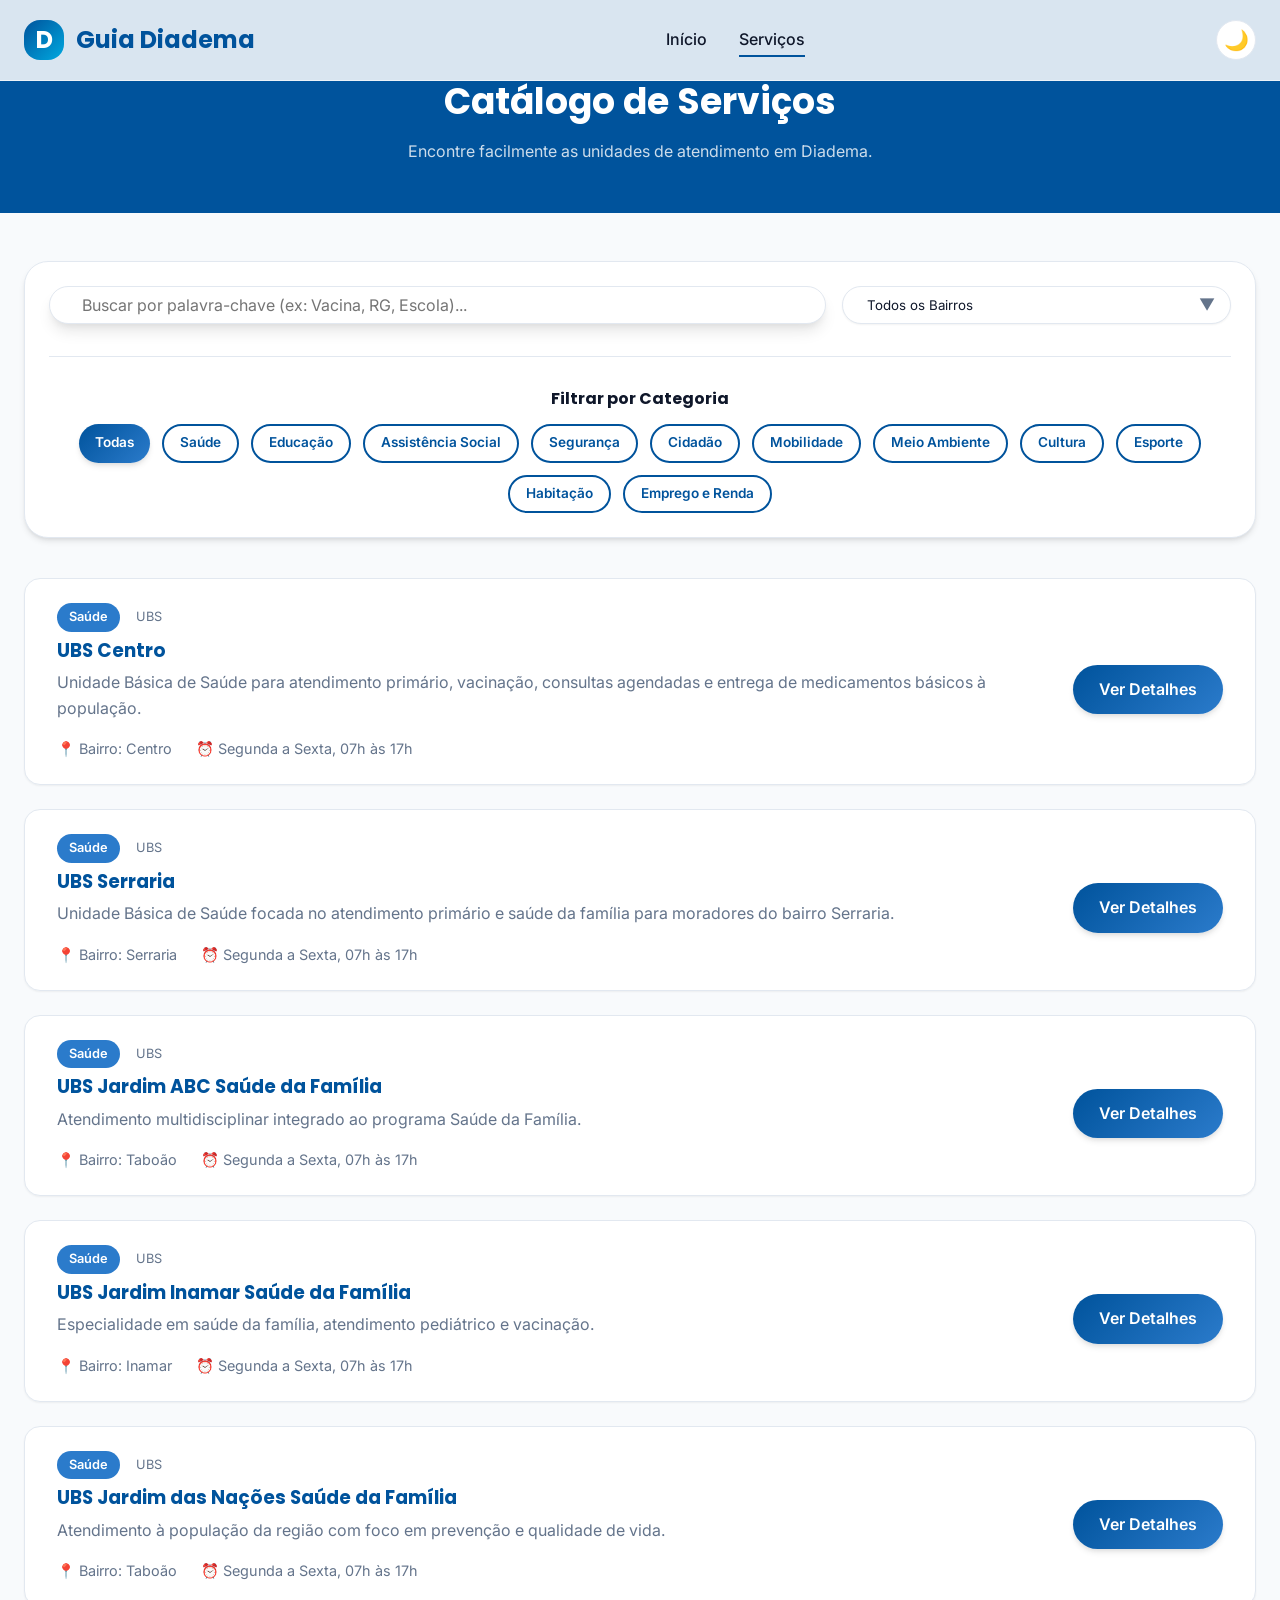
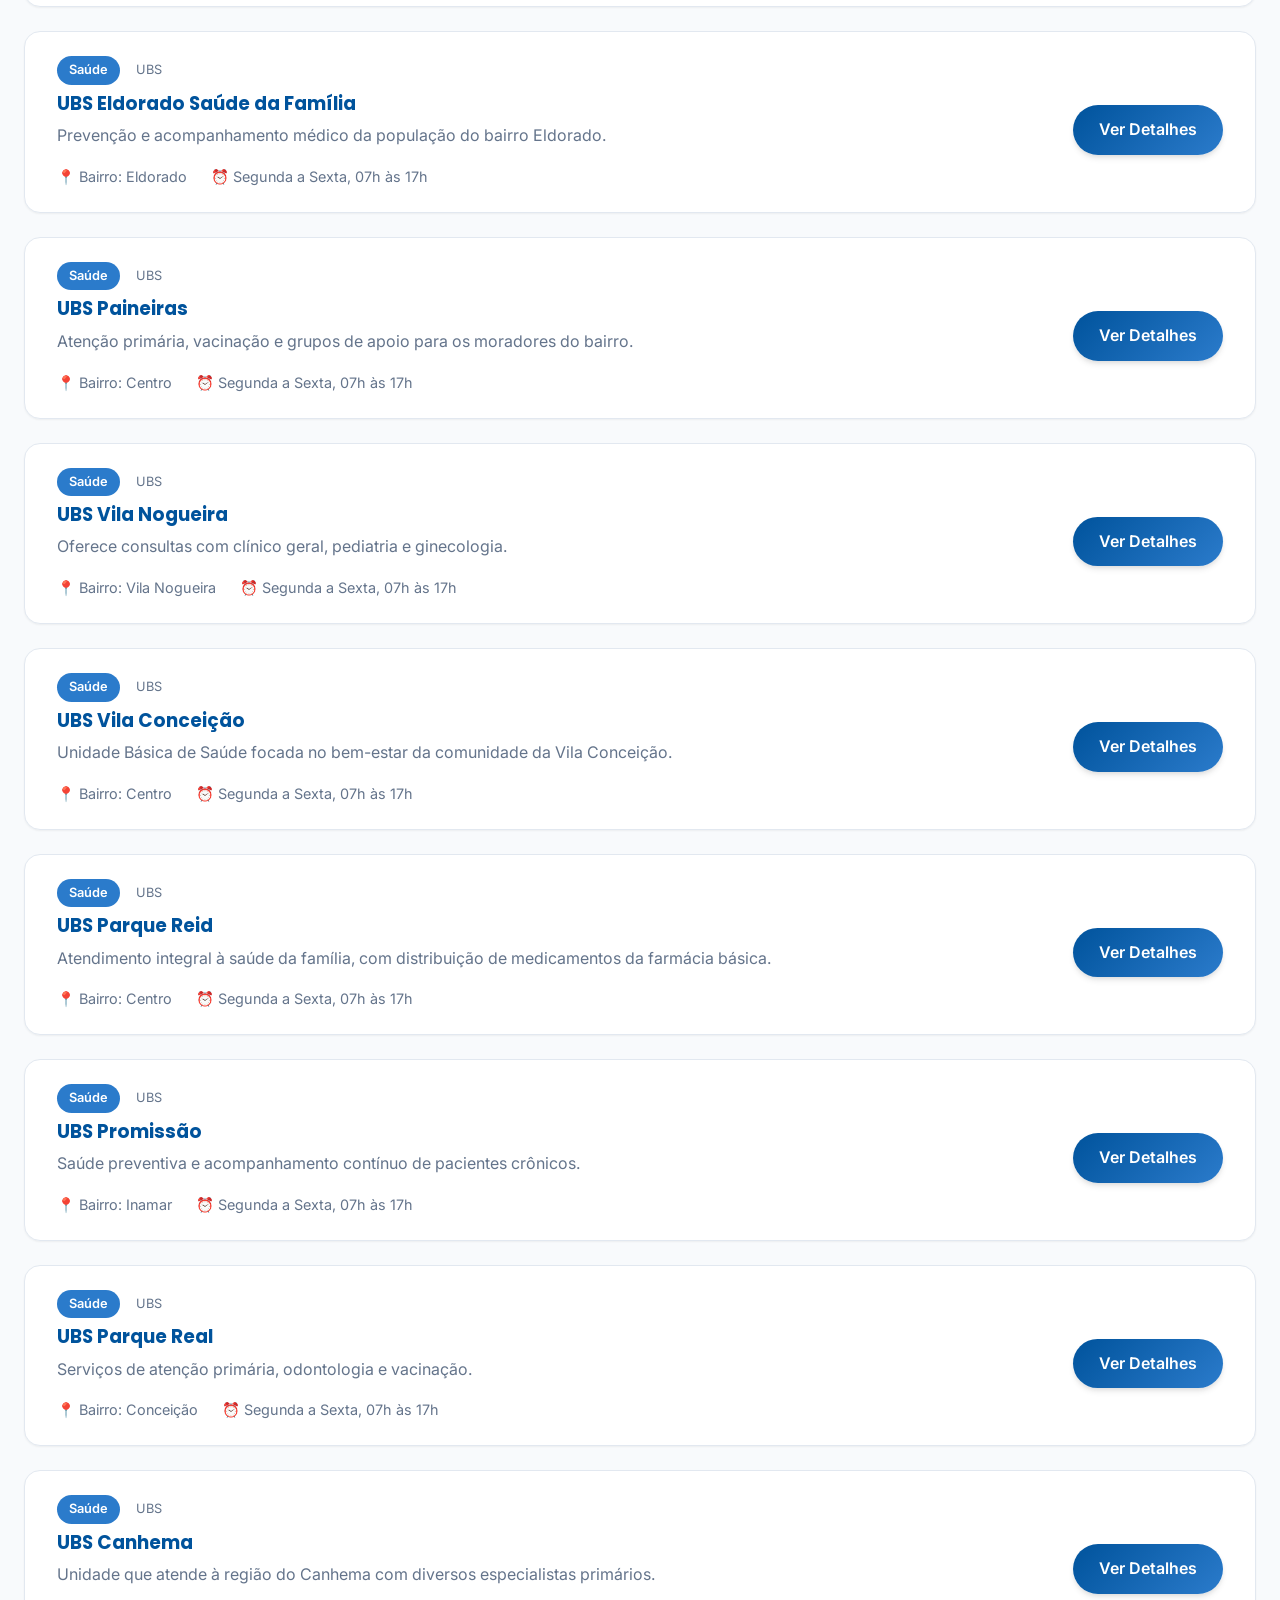
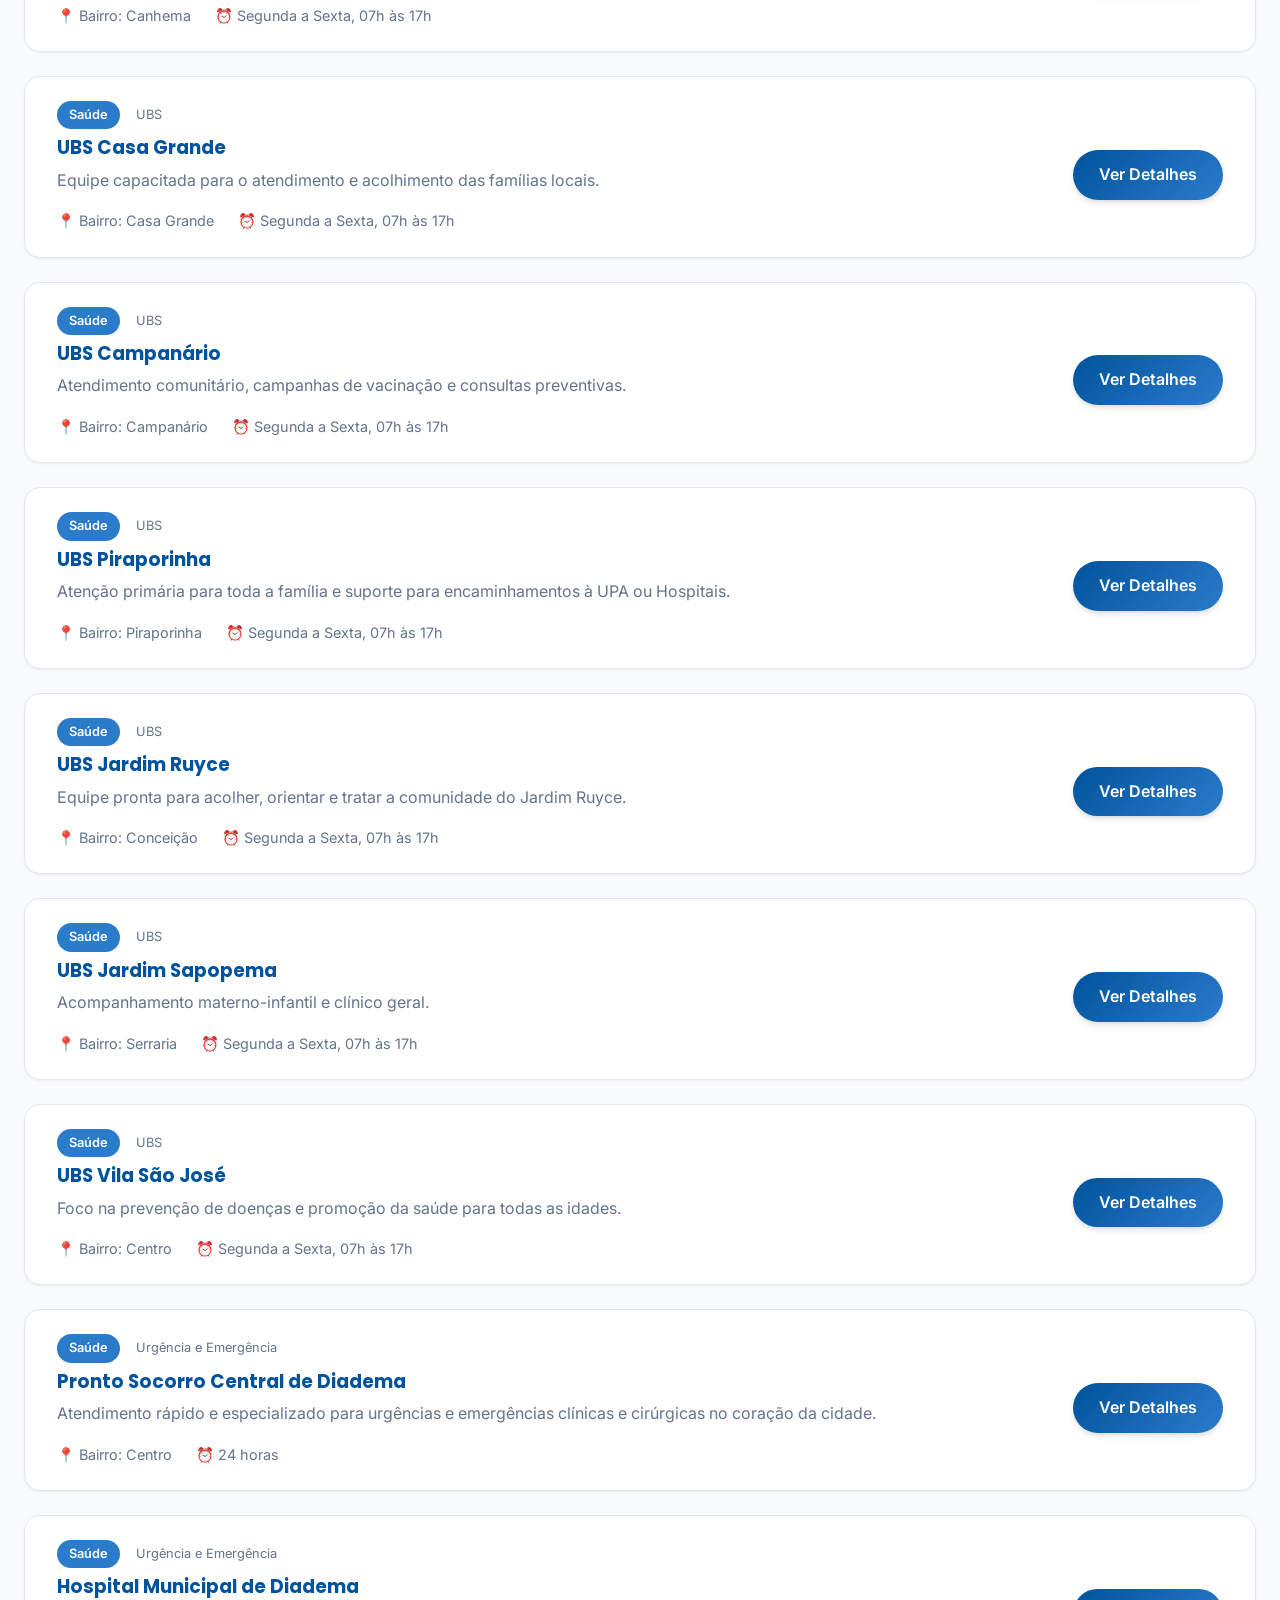
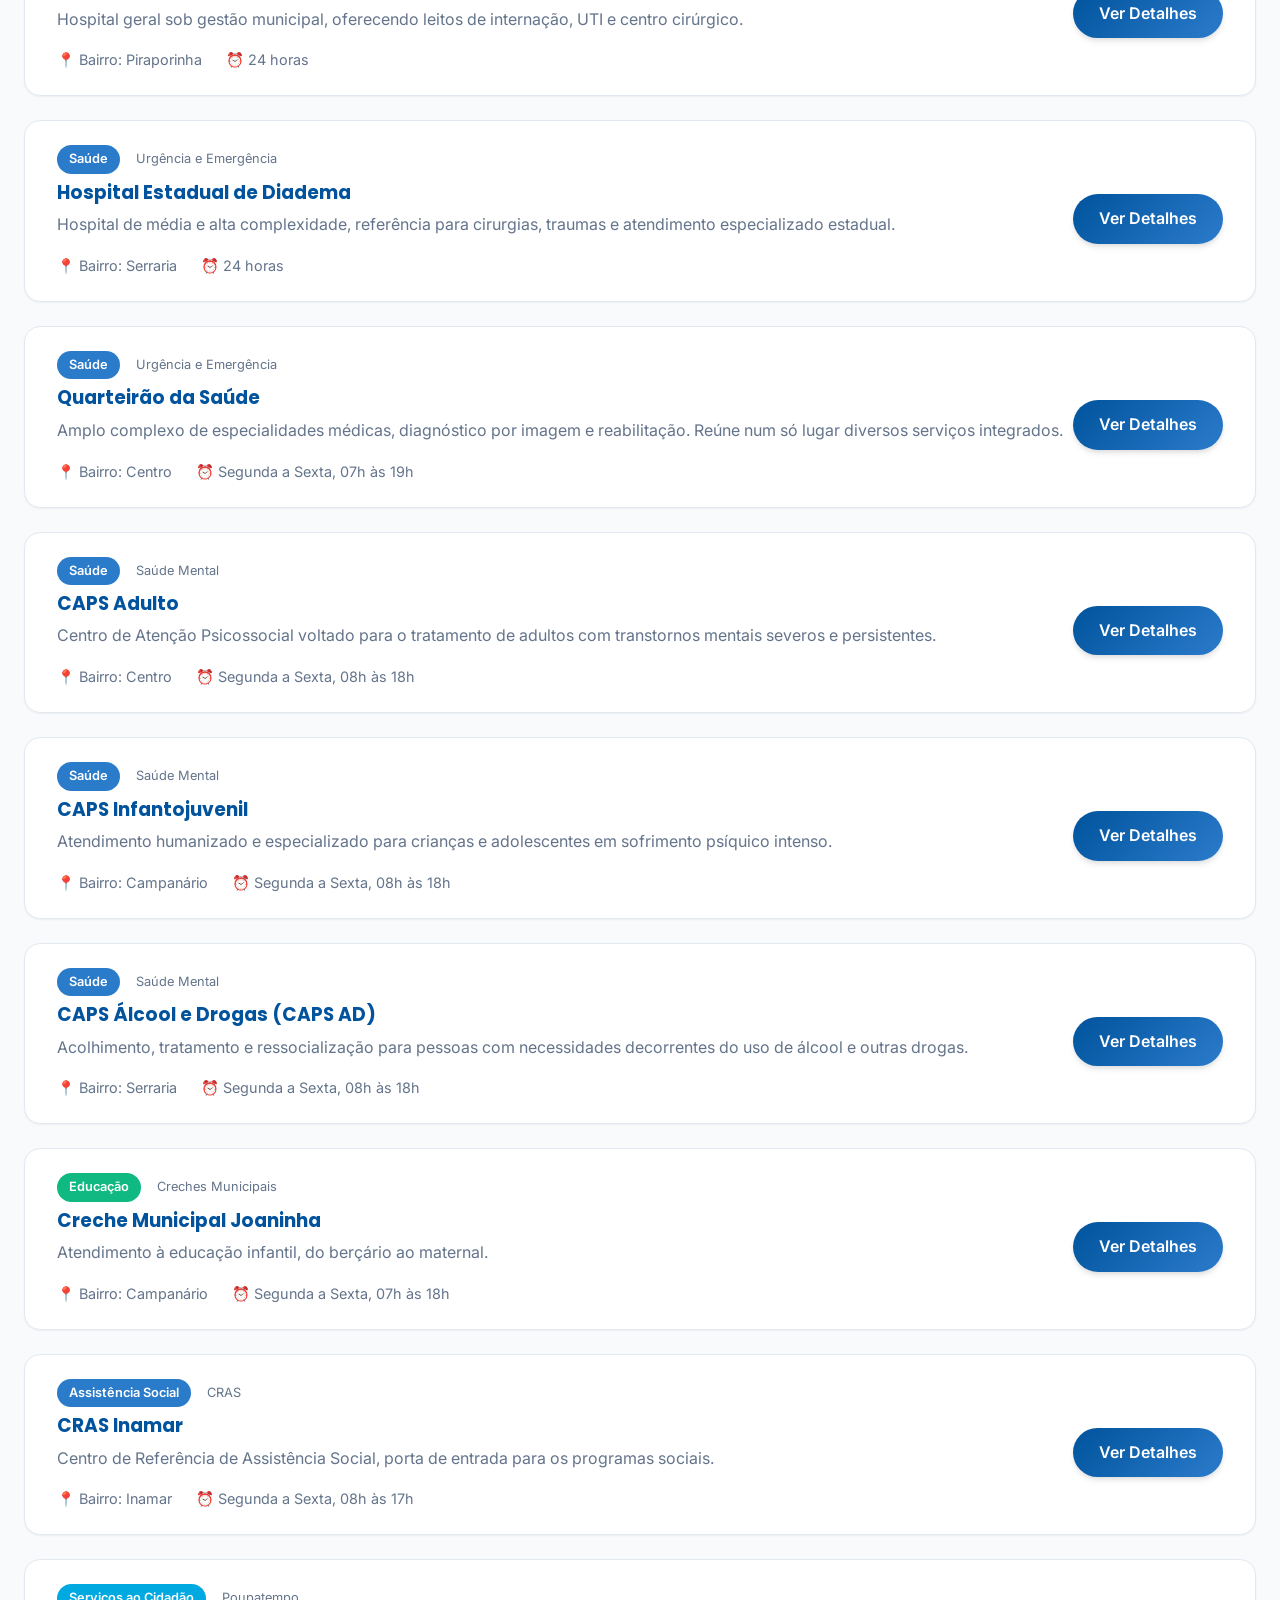
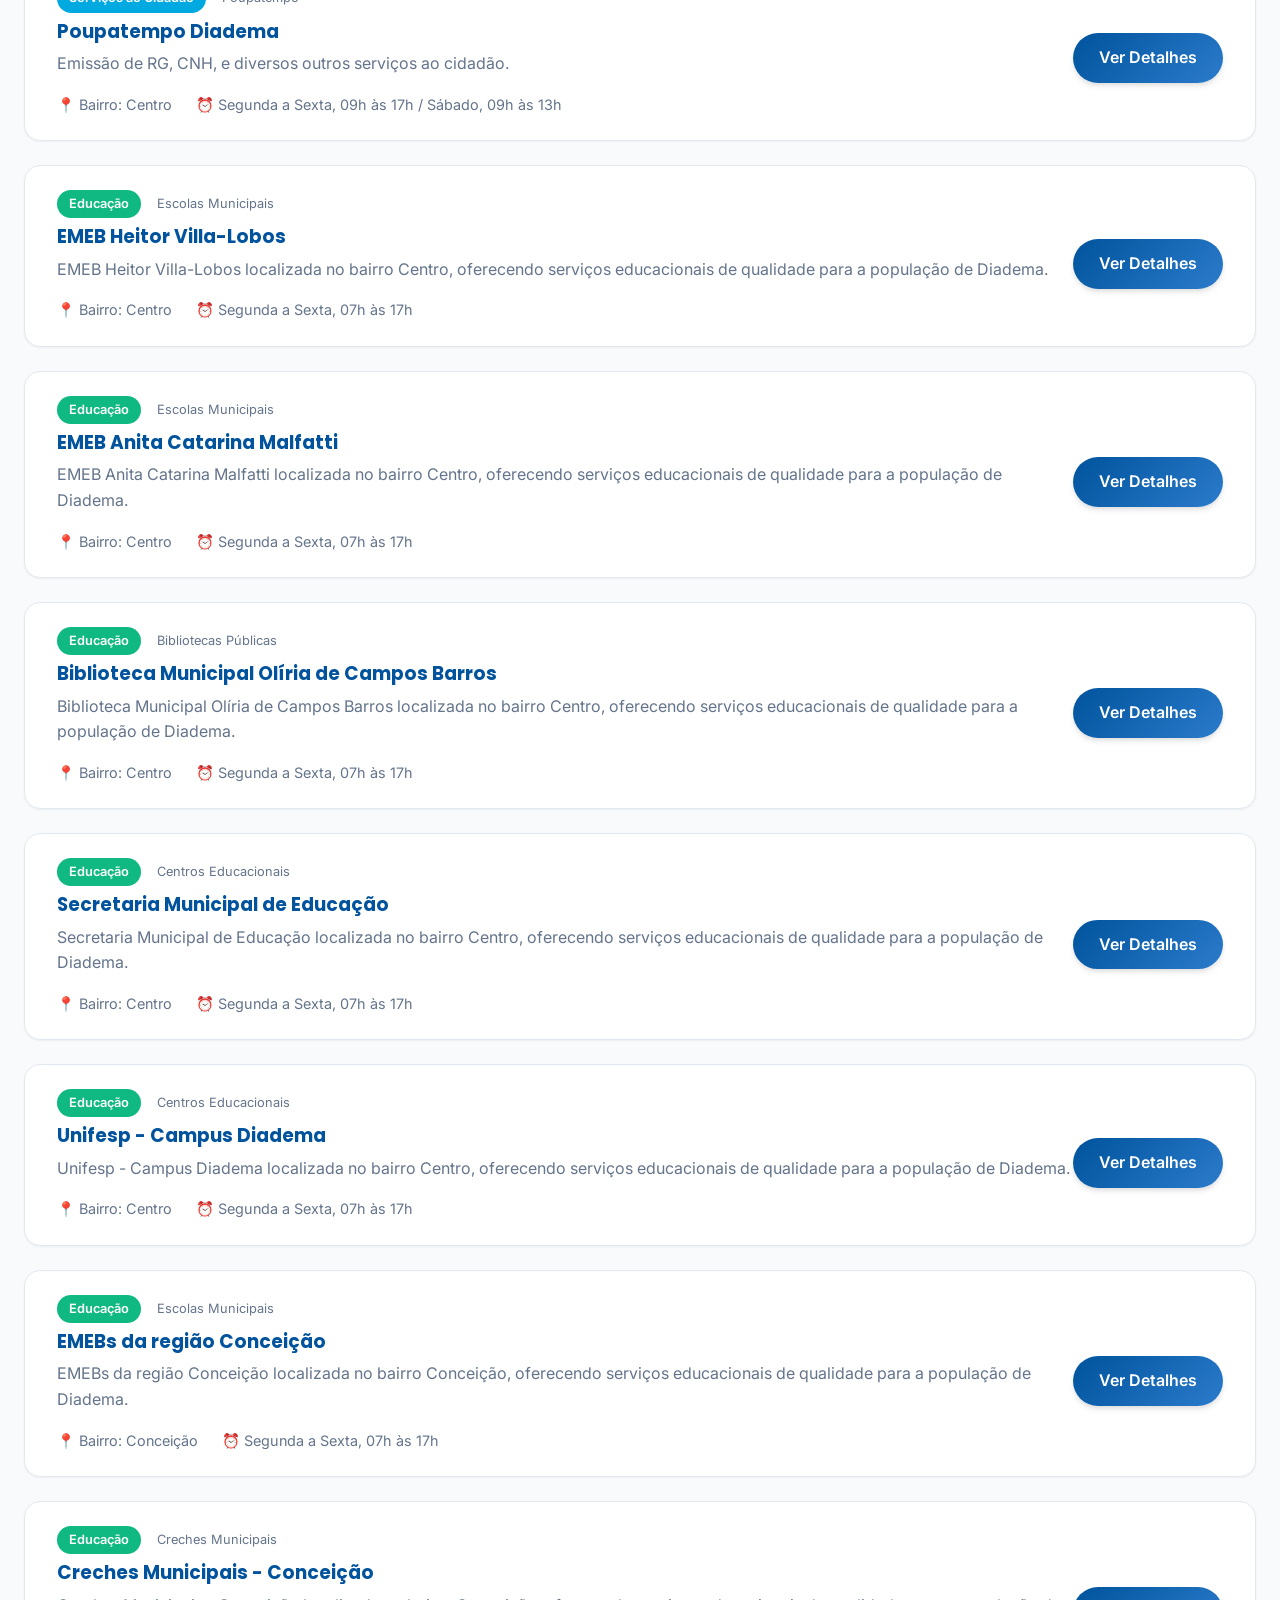
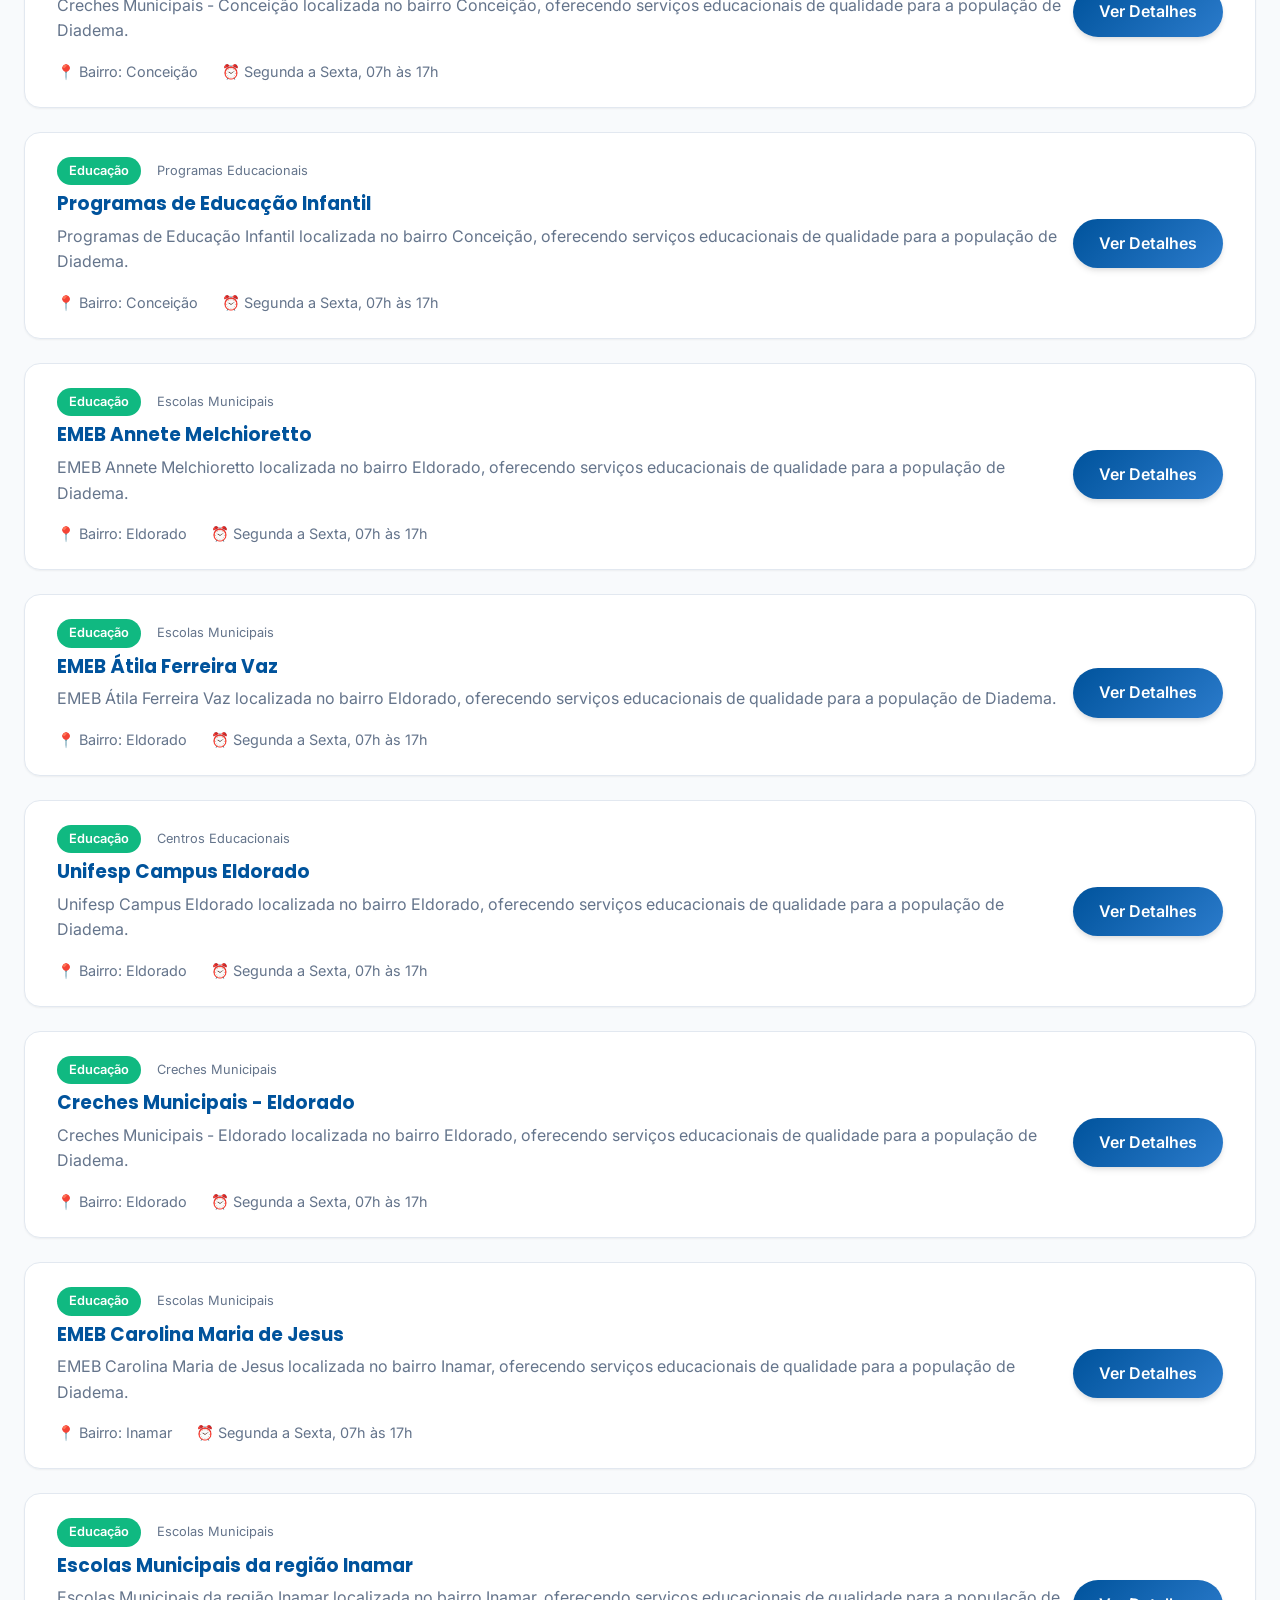
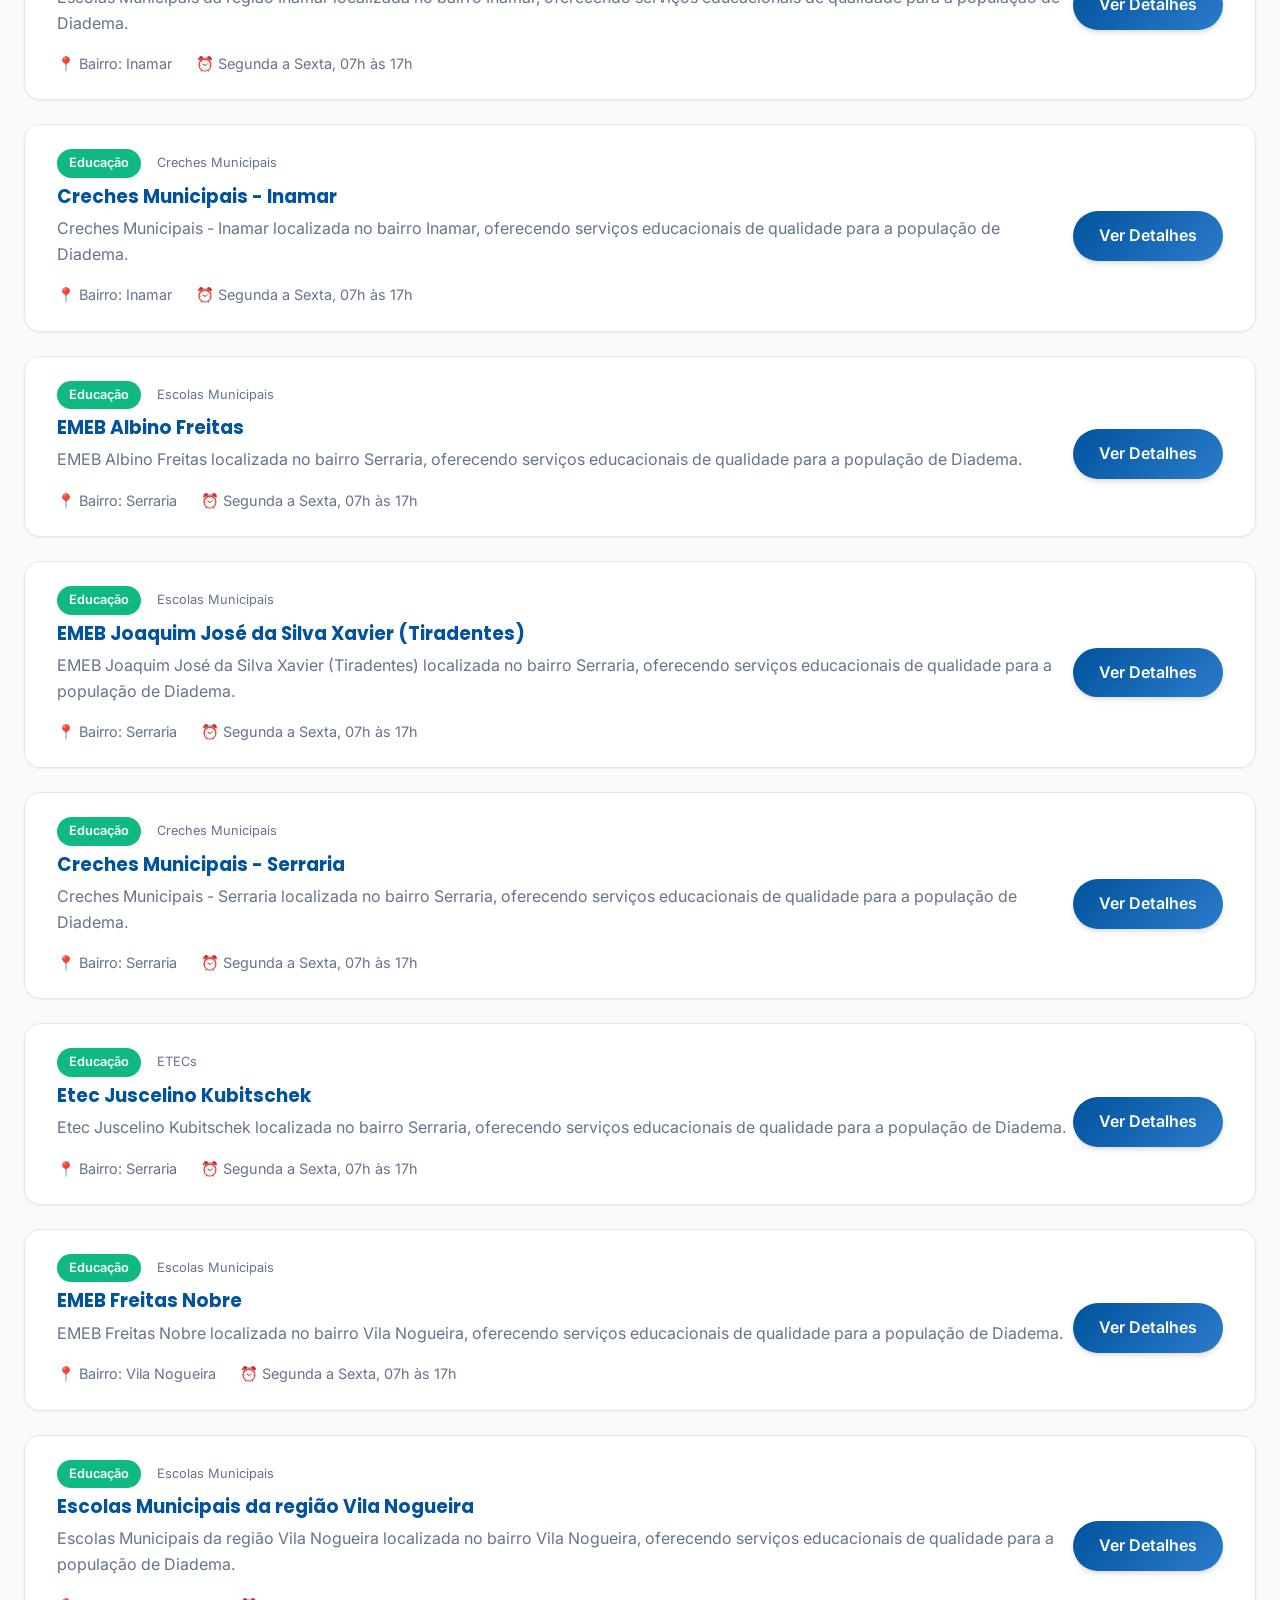
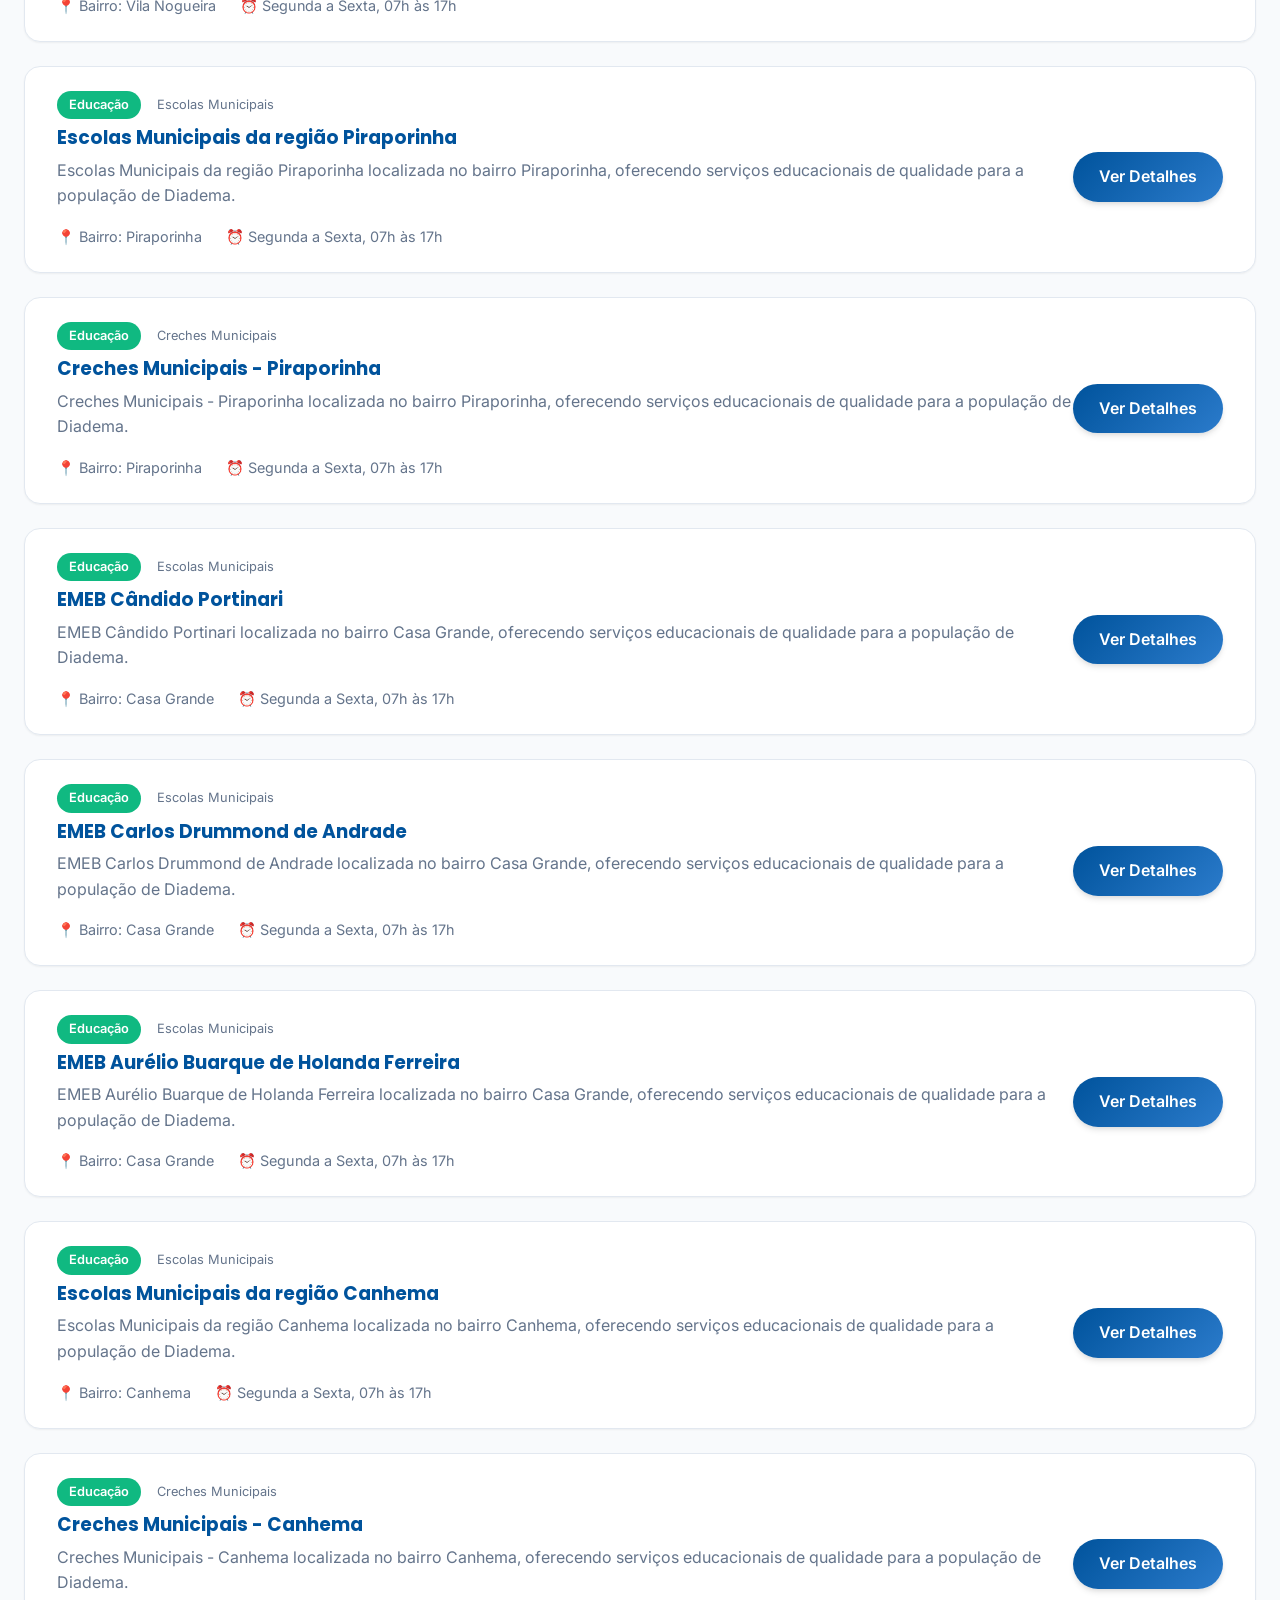
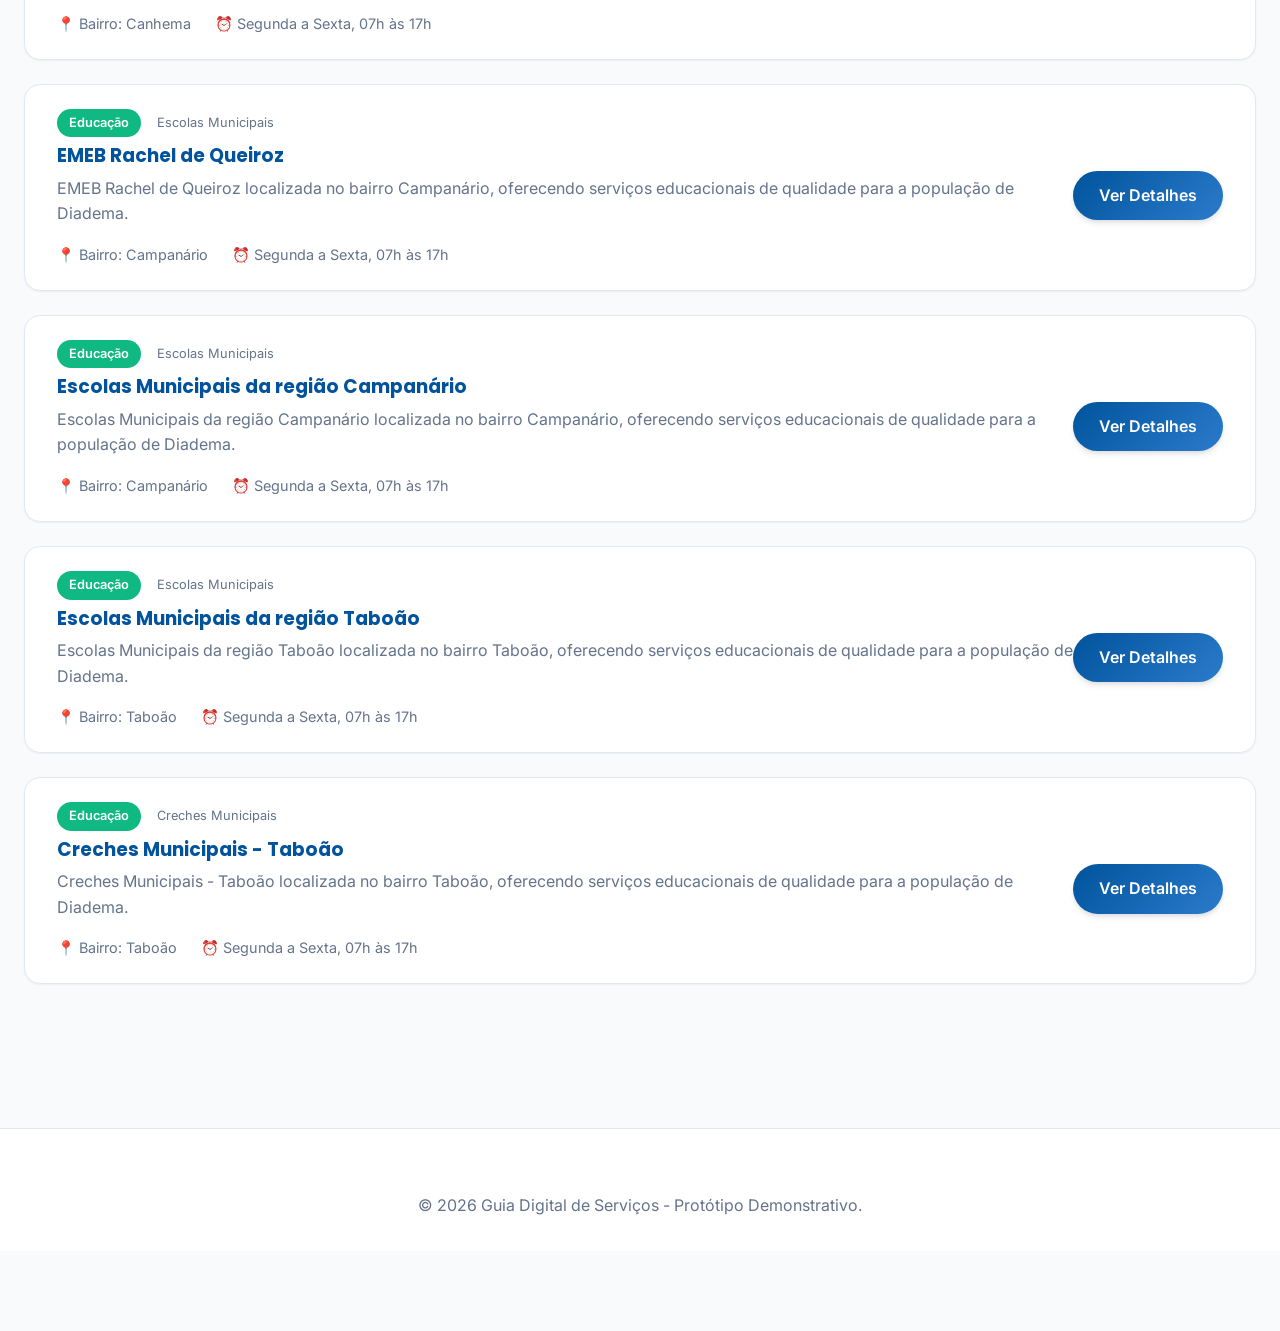
==== categorias.html @ 449bf4eb "feat: commit inicial" ====
<!DOCTYPE html>
<html lang="pt-BR">
<head>
    <meta charset="UTF-8">
    <meta name="viewport" content="width=device-width, initial-scale=1.0">
    <title>Serviços - Guia Diadema</title>
    <link rel="stylesheet" href="assets/css/styles.css">
</head>
<body>

    <!-- Header -->
    <header class="header">
        <div class="container nav-container">
            <a href="index.html" class="logo">
                <div class="logo-icon">D</div>
                Guia Diadema
            </a>
            
            <nav class="nav-links" id="nav-links">
                <a href="index.html" class="nav-link">Início</a>
                <a href="categorias.html" class="nav-link active">Serviços</a>
            </nav>

            <div class="nav-actions">
                <button class="theme-toggle" id="theme-toggle" aria-label="Alternar Tema">🌙</button>
                <button class="mobile-menu-btn" id="mobile-menu-btn" aria-label="Menu">☰</button>
            </div>
        </div>
    </header>

    <!-- Page Header -->
    <section class="details-header" style="padding: 10rem 0 3rem;">
        <div class="container text-center animate-fade-in">
            <h1 class="title-md">Catálogo de Serviços</h1>
            <p class="text-muted" style="color: rgba(255,255,255,0.8);">Encontre facilmente as unidades de atendimento em Diadema.</p>
        </div>
    </section>

    <!-- Content -->
    <section class="section">
        <div class="container" style="display: flex; flex-direction: column; gap: 2.5rem; margin-top: -2rem;">
            
            <!-- Global Search & Filters -->
            <div class="animate-fade-in delay-100">
                <div class="info-card" style="padding: 1.5rem; display: flex; flex-direction: column; gap: 1.5rem;">
                    
                    <!-- Search & Bairro -->
                    <div style="display: grid; grid-template-columns: 2fr 1fr; gap: 1rem;">
                        <div class="search-wrapper" style="margin: 0; max-width: 100%;">
                            <input type="text" id="global-search" class="search-input" placeholder="Buscar por palavra-chave (ex: Vacina, RG, Escola)...">
                        </div>
                        <div style="position: relative;">
                            <select id="bairro-filter" style="width: 100%; height: 100%; border-radius: var(--radius-full); border: 1px solid var(--border); padding: 0 1.5rem; background: var(--surface); color: var(--text-main); font-family: var(--font-text); outline: none; appearance: none; box-shadow: var(--shadow-sm);">
                                <option value="todos">Todos os Bairros</option>
                                <option value="Centro">Centro</option>
                                <option value="Conceição">Conceição</option>
                                <option value="Eldorado">Eldorado</option>
                                <option value="Inamar">Inamar</option>
                                <option value="Serraria">Serraria</option>
                                <option value="Vila Nogueira">Vila Nogueira</option>
                                <option value="Piraporinha">Piraporinha</option>
                                <option value="Casa Grande">Casa Grande</option>
                                <option value="Canhema">Canhema</option>
                                <option value="Campanário">Campanário</option>
                                <option value="Taboão">Taboão</option>
                            </select>
                            <span style="position: absolute; right: 1rem; top: 50%; transform: translateY(-50%); pointer-events: none; color: var(--text-muted);">▼</span>
                        </div>
                    </div>

                    <hr style="border: none; border-top: 1px solid var(--border); margin: 0.5rem 0;">

                    <!-- Categories -->
                    <div>
                        <h3 class="font-bold text-center" style="margin-bottom: 1rem; font-size: 1rem;">Filtrar por Categoria</h3>
                        <div class="filter-group" style="display: flex; flex-wrap: wrap; gap: 0.75rem; justify-content: center;">
                            <a href="#" class="btn btn-primary filter-btn" data-filter="todas" style="padding: 0.4rem 1rem; font-size: 0.85rem;">Todas</a>
                            <a href="#" class="btn btn-outline filter-btn" data-filter="saude" style="padding: 0.4rem 1rem; font-size: 0.85rem;">Saúde</a>
                            <a href="#" class="btn btn-outline filter-btn" data-filter="educacao" style="padding: 0.4rem 1rem; font-size: 0.85rem;">Educação</a>
                            <a href="#" class="btn btn-outline filter-btn" data-filter="assistencia" style="padding: 0.4rem 1rem; font-size: 0.85rem;">Assistência Social</a>
                            <a href="#" class="btn btn-outline filter-btn" data-filter="seguranca" style="padding: 0.4rem 1rem; font-size: 0.85rem;">Segurança</a>
                            <a href="#" class="btn btn-outline filter-btn" data-filter="cidadao" style="padding: 0.4rem 1rem; font-size: 0.85rem;">Cidadão</a>
                            <a href="#" class="btn btn-outline filter-btn" data-filter="mobilidade" style="padding: 0.4rem 1rem; font-size: 0.85rem;">Mobilidade</a>
                            <a href="#" class="btn btn-outline filter-btn" data-filter="meioambiente" style="padding: 0.4rem 1rem; font-size: 0.85rem;">Meio Ambiente</a>
                            <a href="#" class="btn btn-outline filter-btn" data-filter="cultura" style="padding: 0.4rem 1rem; font-size: 0.85rem;">Cultura</a>
                            <a href="#" class="btn btn-outline filter-btn" data-filter="esporte" style="padding: 0.4rem 1rem; font-size: 0.85rem;">Esporte</a>
                            <a href="#" class="btn btn-outline filter-btn" data-filter="habitacao" style="padding: 0.4rem 1rem; font-size: 0.85rem;">Habitação</a>
                            <a href="#" class="btn btn-outline filter-btn" data-filter="emprego" style="padding: 0.4rem 1rem; font-size: 0.85rem;">Emprego e Renda</a>
                        </div>
                    </div>
                </div>
            </div>

            <!-- Main List (Populated via JS) -->
            <main id="services-container" class="service-list animate-fade-in delay-200">
                <!-- Javascript will inject cards here -->
                <div style="text-align: center; padding: 3rem; color: var(--text-muted);">
                    Carregando serviços...
                </div>
            </main>
        </div>
    </section>

    <!-- Footer -->
    <footer class="footer">
        <div class="container">
            <div class="footer-bottom" style="border-top: none; padding-top: 0;">
                <p>&copy; 2026 Guia Digital de Serviços - Protótipo Demonstrativo.</p>
            </div>
        </div>
    </footer>

    <script src="assets/js/main.js"></script>
</body>
</html>
---- assets/css/styles.css ----
@import url('https://fonts.googleapis.com/css2?family=Inter:wght@300;400;500;600&family=Montserrat:wght@500;600;700&family=Poppins:wght@500;600;700;800&display=swap');

:root {
  /* Diadema Colors - Light Theme */
  --primary: #00539C;
  --primary-light: #2B7BCB;
  --primary-dark: #003F7A;
  --secondary: #00A9E0;
  
  /* Neutrals */
  --background: #F8FAFC;
  --surface: #FFFFFF;
  --text-main: #0F172A;
  --text-muted: #64748B;
  --border: #E2E8F0;
  
  /* Effects */
  --glass-bg: rgba(255, 255, 255, 0.85);
  --glass-border: rgba(255, 255, 255, 0.5);
  --shadow-sm: 0 1px 2px 0 rgba(0, 0, 0, 0.05);
  --shadow-md: 0 4px 6px -1px rgba(0, 0, 0, 0.1), 0 2px 4px -1px rgba(0, 0, 0, 0.06);
  --shadow-lg: 0 10px 15px -3px rgba(0, 0, 0, 0.1), 0 4px 6px -2px rgba(0, 0, 0, 0.05);
  --shadow-hover: 0 20px 25px -5px rgba(0, 0, 0, 0.1), 0 10px 10px -5px rgba(0, 0, 0, 0.04);
  
  /* Fonts */
  --font-title: 'Poppins', sans-serif;
  --font-subtitle: 'Montserrat', sans-serif;
  --font-text: 'Inter', sans-serif;
  
  --radius-sm: 0.5rem;
  --radius-md: 1rem;
  --radius-lg: 1.5rem;
  --radius-full: 9999px;
  
  --transition: all 0.3s cubic-bezier(0.4, 0, 0.2, 1);
}

[data-theme="dark"] {
  --primary: #3B82F6;
  --primary-light: #60A5FA;
  --primary-dark: #2563EB;
  --secondary: #38BDF8;
  
  --background: #0F172A;
  --surface: #1E293B;
  --text-main: #F8FAFC;
  --text-muted: #94A3B8;
  --border: #334155;
  
  --glass-bg: rgba(30, 41, 59, 0.85);
  --glass-border: rgba(255, 255, 255, 0.1);
  --shadow-hover: 0 20px 25px -5px rgba(0, 0, 0, 0.5);
}

/* Reset */
* {
  margin: 0;
  padding: 0;
  box-sizing: border-box;
}

html {
  scroll-behavior: smooth;
}

body {
  font-family: var(--font-text);
  background-color: var(--background);
  color: var(--text-main);
  line-height: 1.6;
  transition: background-color 0.3s ease, color 0.3s ease;
  overflow-x: hidden;
}

h1, h2, h3 {
  font-family: var(--font-title);
  color: var(--text-main);
  line-height: 1.2;
}

h4, h5, h6 {
  font-family: var(--font-subtitle);
}

a {
  text-decoration: none;
  color: inherit;
  transition: var(--transition);
}

ul {
  list-style: none;
}

button {
  cursor: pointer;
  border: none;
  background: none;
  font-family: var(--font-subtitle);
}

/* Layout Utilities */
.container {
  max-width: 1280px;
  margin: 0 auto;
  padding: 0 1.5rem;
}

.section {
  padding: 5rem 0;
}

/* Typography Utilities */
.text-primary { color: var(--primary); }
.text-secondary { color: var(--secondary); }
.text-muted { color: var(--text-muted); }
.text-center { text-align: center; }
.font-bold { font-weight: 700; }
.font-semibold { font-weight: 600; }
.title-lg { font-size: 3rem; margin-bottom: 1rem; }
.title-md { font-size: 2.25rem; margin-bottom: 1rem; }
.title-sm { font-size: 1.5rem; margin-bottom: 0.5rem; }

/* Header & Glassmorphism */
.header {
  position: fixed;
  top: 0;
  left: 0;
  width: 100%;
  z-index: 1000;
  background: var(--glass-bg);
  backdrop-filter: blur(12px);
  -webkit-backdrop-filter: blur(12px);
  border-bottom: 1px solid var(--glass-border);
  transition: var(--transition);
}

.nav-container {
  display: flex;
  align-items: center;
  justify-content: space-between;
  height: 80px;
}

.logo {
  display: flex;
  align-items: center;
  gap: 0.75rem;
  font-family: var(--font-title);
  font-size: 1.5rem;
  font-weight: 700;
  color: var(--primary);
}

.logo-icon {
  width: 40px;
  height: 40px;
  background: linear-gradient(135deg, var(--primary), var(--secondary));
  border-radius: var(--radius-md);
  display: flex;
  align-items: center;
  justify-content: center;
  color: white;
  font-size: 1.5rem;
}

.nav-links {
  display: flex;
  gap: 2rem;
  align-items: center;
}

.nav-link {
  font-weight: 500;
  position: relative;
}

.nav-link::after {
  content: '';
  position: absolute;
  bottom: -4px;
  left: 0;
  width: 0;
  height: 2px;
  background-color: var(--primary);
  transition: var(--transition);
}

.nav-link:hover::after,
.nav-link.active::after {
  width: 100%;
}

.nav-actions {
  display: flex;
  align-items: center;
  gap: 1rem;
}

.theme-toggle {
  width: 40px;
  height: 40px;
  border-radius: var(--radius-full);
  display: flex;
  align-items: center;
  justify-content: center;
  background: var(--surface);
  color: var(--text-main);
  border: 1px solid var(--border);
  transition: var(--transition);
  font-size: 1.25rem;
}

.theme-toggle:hover {
  background: var(--border);
}

/* Buttons */
.btn {
  display: inline-flex;
  align-items: center;
  justify-content: center;
  gap: 0.5rem;
  padding: 0.75rem 1.5rem;
  border-radius: var(--radius-full);
  font-weight: 600;
  transition: var(--transition);
}

.btn-primary {
  background: linear-gradient(135deg, var(--primary), var(--primary-light));
  color: white;
  box-shadow: var(--shadow-md);
}

.btn-primary:hover {
  transform: translateY(-2px);
  box-shadow: var(--shadow-lg);
  background: linear-gradient(135deg, var(--primary-light), var(--primary));
}

.btn-outline {
  border: 2px solid var(--primary);
  color: var(--primary);
  background: transparent;
}

.btn-outline:hover {
  background: var(--primary);
  color: white;
}

/* Mobile Menu */
.mobile-menu-btn {
  display: none;
  font-size: 1.5rem;
  color: var(--text-main);
}

/* Hero Section */
.hero {
  padding: 10rem 0 6rem;
  min-height: 80vh;
  display: flex;
  align-items: center;
  position: relative;
  overflow: hidden;
}

.hero-bg {
  position: absolute;
  top: 0;
  left: 0;
  width: 100%;
  height: 100%;
  background: radial-gradient(circle at top right, var(--primary-light) 0%, transparent 40%),
              radial-gradient(circle at bottom left, var(--secondary) 0%, transparent 40%);
  opacity: 0.1;
  z-index: -1;
}

.hero-content {
  max-width: 800px;
  margin: 0 auto;
  text-align: center;
}

.hero-subtitle {
  font-size: 1.25rem;
  color: var(--text-muted);
  margin-bottom: 2.5rem;
}

/* Search Bar */
.search-wrapper {
  position: relative;
  max-width: 600px;
  margin: 0 auto;
  background: var(--surface);
  border-radius: var(--radius-full);
  padding: 0.5rem;
  display: flex;
  box-shadow: var(--shadow-lg);
  border: 1px solid var(--border);
  transition: var(--transition);
}

.search-wrapper:focus-within {
  box-shadow: 0 0 0 3px rgba(0, 83, 156, 0.2);
  border-color: var(--primary);
}

.search-input {
  flex: 1;
  border: none;
  background: transparent;
  padding: 0 1.5rem;
  font-size: 1rem;
  color: var(--text-main);
  outline: none;
  font-family: var(--font-text);
}

.search-btn {
  background: var(--primary);
  color: white;
  width: 50px;
  height: 50px;
  border-radius: var(--radius-full);
  display: flex;
  align-items: center;
  justify-content: center;
  font-size: 1.25rem;
  transition: var(--transition);
}

.search-btn:hover {
  background: var(--primary-dark);
  transform: scale(1.05);
}

/* Categories Grid */
.categories-grid {
  display: grid;
  grid-template-columns: repeat(auto-fit, minmax(250px, 1fr));
  gap: 2rem;
  margin-top: 3rem;
}

.category-card {
  background: var(--surface);
  border-radius: var(--radius-lg);
  padding: 2rem;
  text-align: center;
  border: 1px solid var(--border);
  box-shadow: var(--shadow-sm);
  transition: var(--transition);
  position: relative;
  overflow: hidden;
  display: block;
}

.category-card::before {
  content: '';
  position: absolute;
  top: 0;
  left: 0;
  width: 100%;
  height: 4px;
  background: linear-gradient(90deg, var(--primary), var(--secondary));
  transform: scaleX(0);
  transform-origin: left;
  transition: transform 0.3s ease;
}

.category-card:hover {
  transform: translateY(-10px);
  box-shadow: var(--shadow-hover);
  border-color: transparent;
}

.category-card:hover::before {
  transform: scaleX(1);
}

.category-icon {
  width: 70px;
  height: 70px;
  margin: 0 auto 1.5rem;
  background: var(--background);
  border-radius: var(--radius-full);
  display: flex;
  align-items: center;
  justify-content: center;
  font-size: 2rem;
  color: var(--primary);
  transition: var(--transition);
}

.category-card:hover .category-icon {
  background: var(--primary);
  color: white;
  transform: rotate(10deg);
}

/* Service Card (for list) */
.service-list {
  display: grid;
  gap: 1.5rem;
}

.service-card {
  display: flex;
  align-items: center;
  justify-content: space-between;
  background: var(--surface);
  padding: 1.5rem 2rem;
  border-radius: var(--radius-md);
  border: 1px solid var(--border);
  box-shadow: var(--shadow-sm);
  transition: var(--transition);
}

.service-card:hover {
  box-shadow: var(--shadow-md);
  border-color: var(--primary-light);
  transform: translateX(5px);
}

.service-info h3 {
  margin-bottom: 0.5rem;
}

.service-meta {
  display: flex;
  gap: 1.5rem;
  color: var(--text-muted);
  font-size: 0.9rem;
}

.service-meta span {
  display: flex;
  align-items: center;
  gap: 0.5rem;
}

/* Details Page */
.details-header {
  background: var(--primary);
  color: white;
  padding: 8rem 0 4rem;
  margin-top: -80px; /* offset navbar */
}

.details-header .text-muted {
  color: rgba(255, 255, 255, 0.8);
}

.details-header h1 {
  color: white;
}

.details-content {
  display: grid;
  grid-template-columns: 2fr 1fr;
  gap: 3rem;
  margin-top: -3rem;
}

.details-main {
  background: var(--surface);
  padding: 3rem;
  border-radius: var(--radius-lg);
  box-shadow: var(--shadow-md);
  border: 1px solid var(--border);
}

.details-sidebar {
  display: flex;
  flex-direction: column;
  gap: 1.5rem;
}

.info-card {
  background: var(--surface);
  padding: 2rem;
  border-radius: var(--radius-lg);
  box-shadow: var(--shadow-md);
  border: 1px solid var(--border);
}

.info-item {
  display: flex;
  align-items: flex-start;
  gap: 1rem;
  margin-bottom: 1.5rem;
}

.info-item:last-child {
  margin-bottom: 0;
}

.info-icon {
  color: var(--primary);
  font-size: 1.5rem;
  margin-top: 0.25rem;
}

.map-container {
  width: 100%;
  height: 300px;
  background-color: var(--border);
  border-radius: var(--radius-md);
  overflow: hidden;
  position: relative;
  background-image: url('data:image/svg+xml;utf8,<svg xmlns="http://www.w3.org/2000/svg" width="100" height="100" viewBox="0 0 24 24" fill="none" stroke="%2394A3B8" stroke-width="1" stroke-linecap="round" stroke-linejoin="round"><path d="M21 10c0 7-9 13-9 13s-9-6-9-13a9 9 0 0 1 18 0z"></path><circle cx="12" cy="10" r="3"></circle></svg>');
  background-repeat: no-repeat;
  background-position: center;
  background-size: 50px;
}

.map-placeholder {
  position: absolute;
  inset: 0;
  display: flex;
  align-items: center;
  justify-content: center;
  background: rgba(0, 0, 0, 0.05);
  color: var(--text-muted);
  font-weight: 500;
}

/* Footer */
.footer {
  background: var(--surface);
  border-top: 1px solid var(--border);
  padding: 4rem 0 2rem;
  margin-top: 4rem;
}

.footer-grid {
  display: grid;
  grid-template-columns: repeat(auto-fit, minmax(200px, 1fr));
  gap: 3rem;
  margin-bottom: 3rem;
}

.footer-col h4 {
  margin-bottom: 1.5rem;
  color: var(--text-main);
}

.footer-links {
  display: flex;
  flex-direction: column;
  gap: 0.75rem;
}

.footer-links a {
  color: var(--text-muted);
}

.footer-links a:hover {
  color: var(--primary);
  padding-left: 5px;
}

.footer-bottom {
  text-align: center;
  padding-top: 2rem;
  border-top: 1px solid var(--border);
  color: var(--text-muted);
}

/* Responsive */
@media (max-width: 768px) {
  .title-lg { font-size: 2.25rem; }
  .title-md { font-size: 1.75rem; }
  
  .nav-links {
    position: absolute;
    top: 80px;
    left: 0;
    width: 100%;
    background: var(--surface);
    flex-direction: column;
    padding: 2rem;
    gap: 1.5rem;
    box-shadow: var(--shadow-md);
    clip-path: circle(0% at top right);
    transition: all 0.5s ease-in-out;
  }
  
  .nav-links.active {
    clip-path: circle(150% at top right);
  }
  
  .mobile-menu-btn {
    display: block;
  }
  
  .details-content {
    grid-template-columns: 1fr;
    margin-top: 2rem;
  }
  
  .service-card {
    flex-direction: column;
    align-items: flex-start;
    gap: 1rem;
  }
  
  .service-card .btn {
    width: 100%;
  }
}

/* Animations */
@keyframes fadeIn {
  from { opacity: 0; transform: translateY(20px); }
  to { opacity: 1; transform: translateY(0); }
}

.animate-fade-in {
  animation: fadeIn 0.6s ease forwards;
}

.delay-100 { animation-delay: 100ms; }
.delay-200 { animation-delay: 200ms; }
.delay-300 { animation-delay: 300ms; }
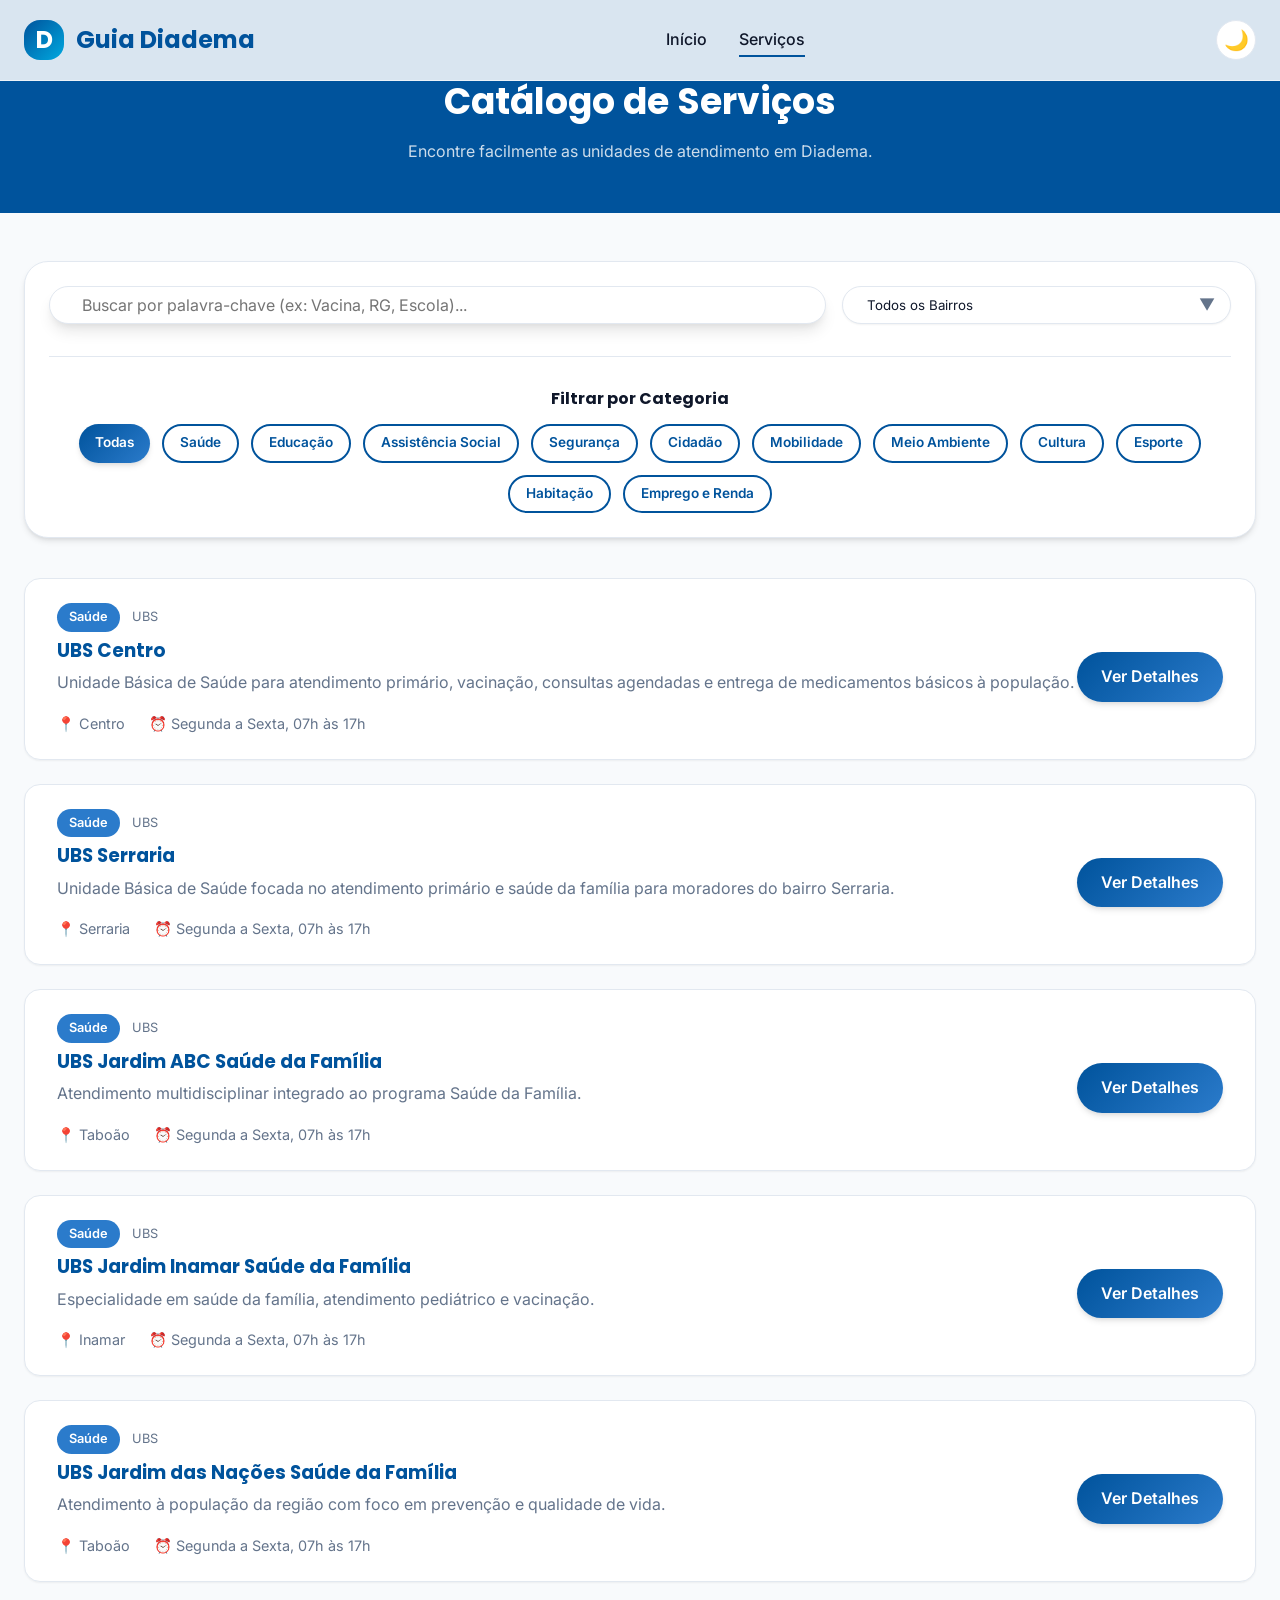
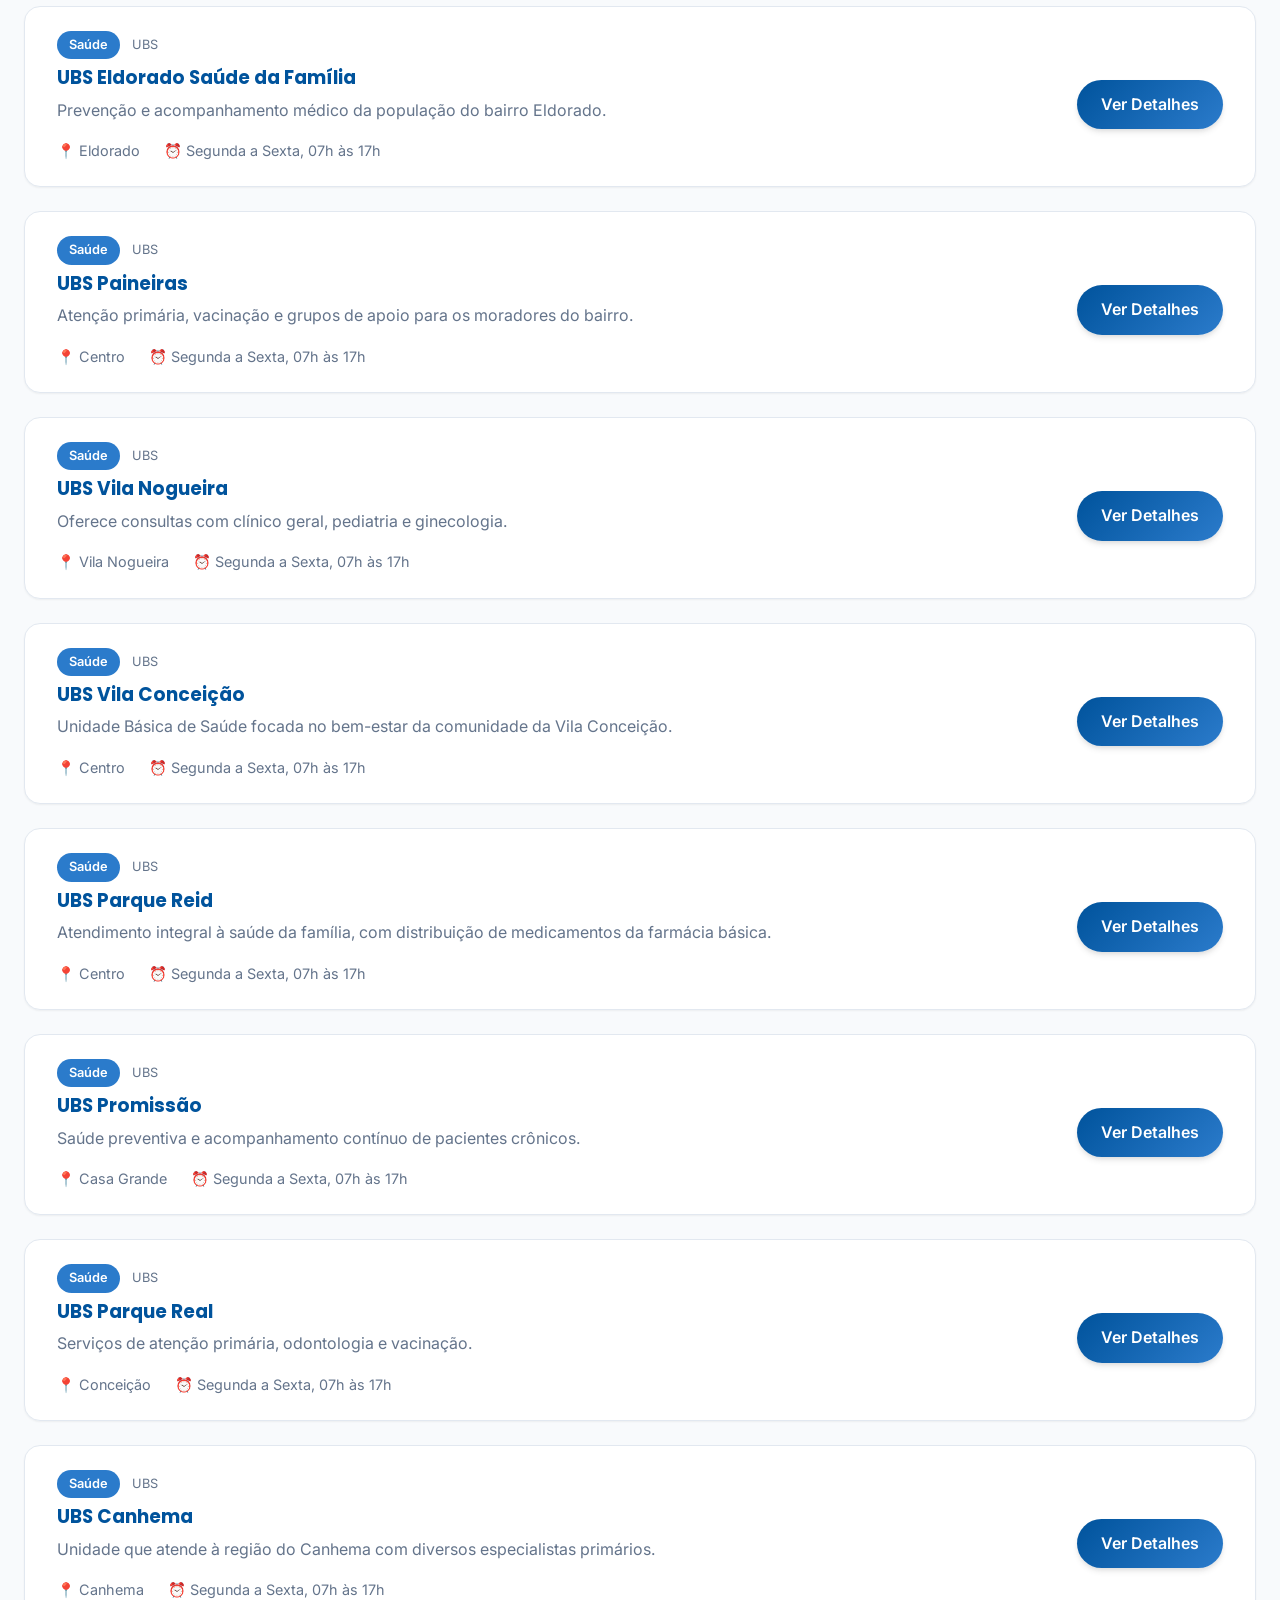
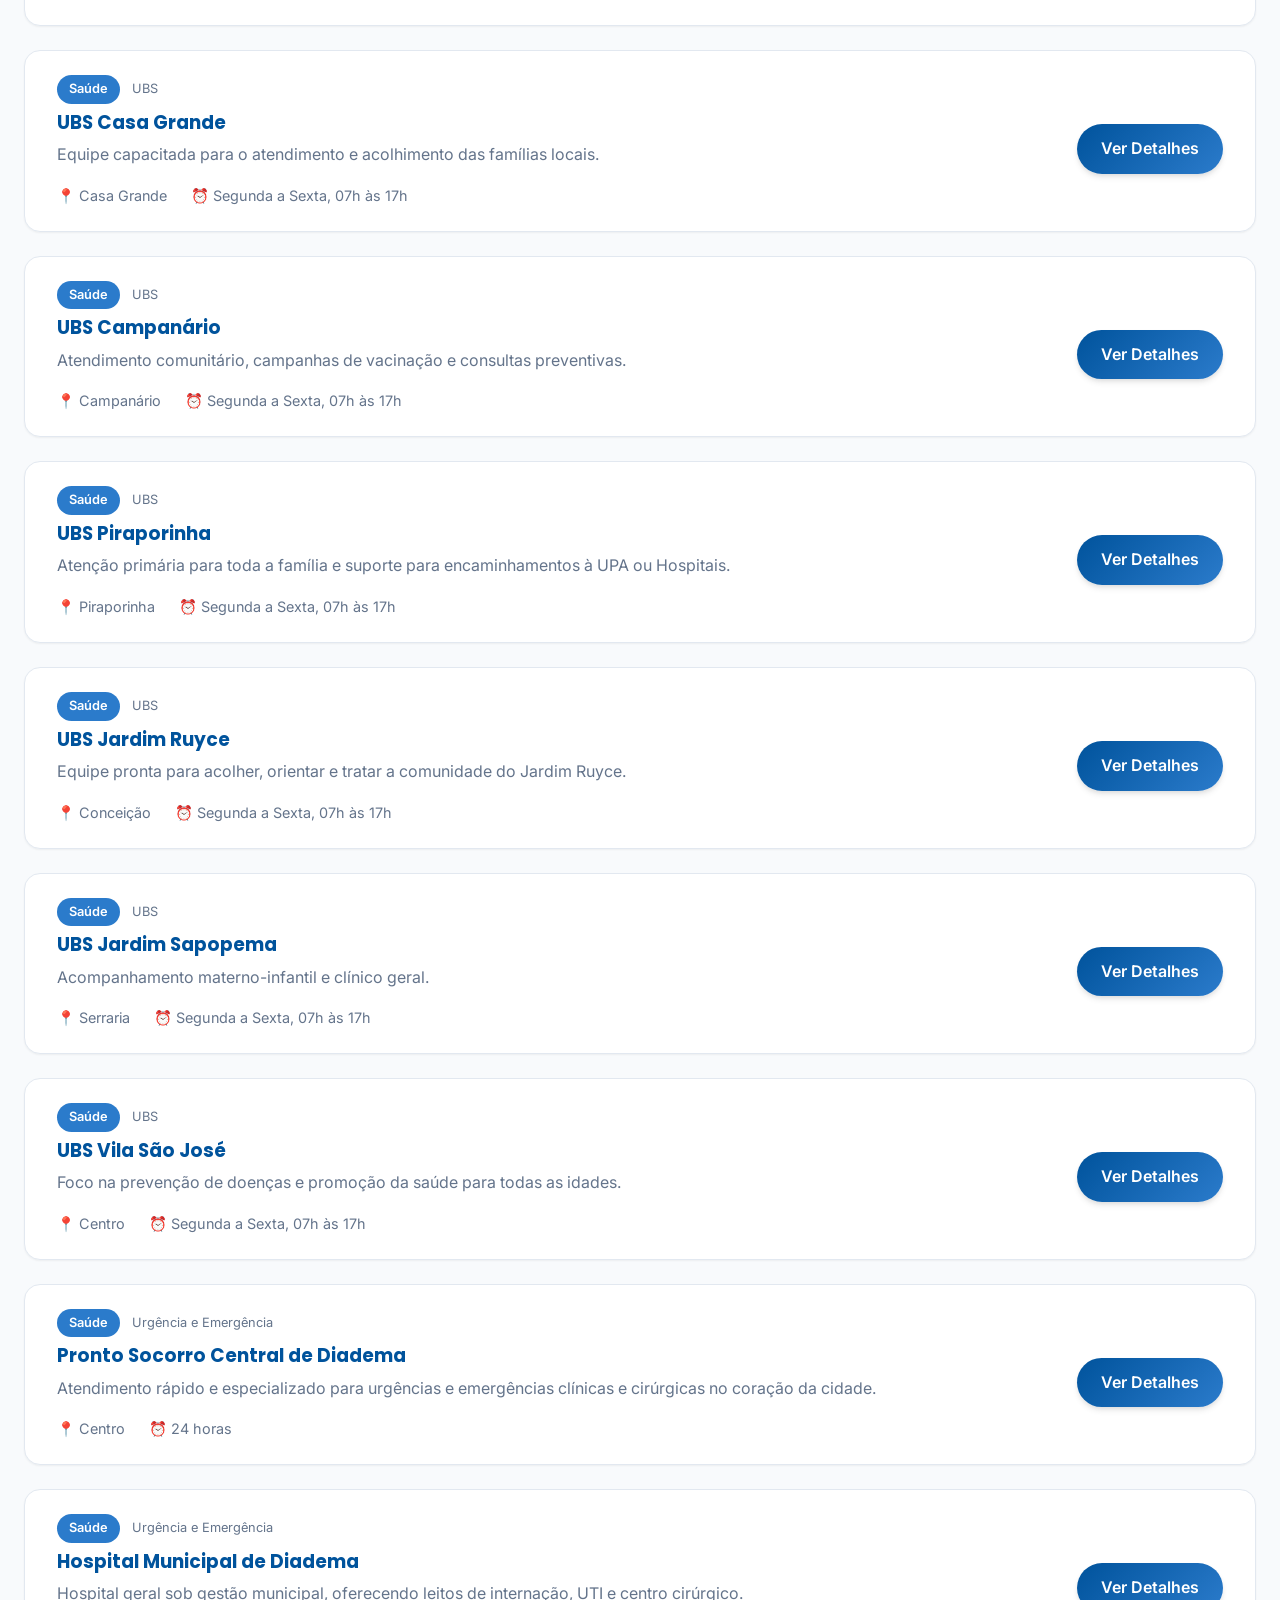
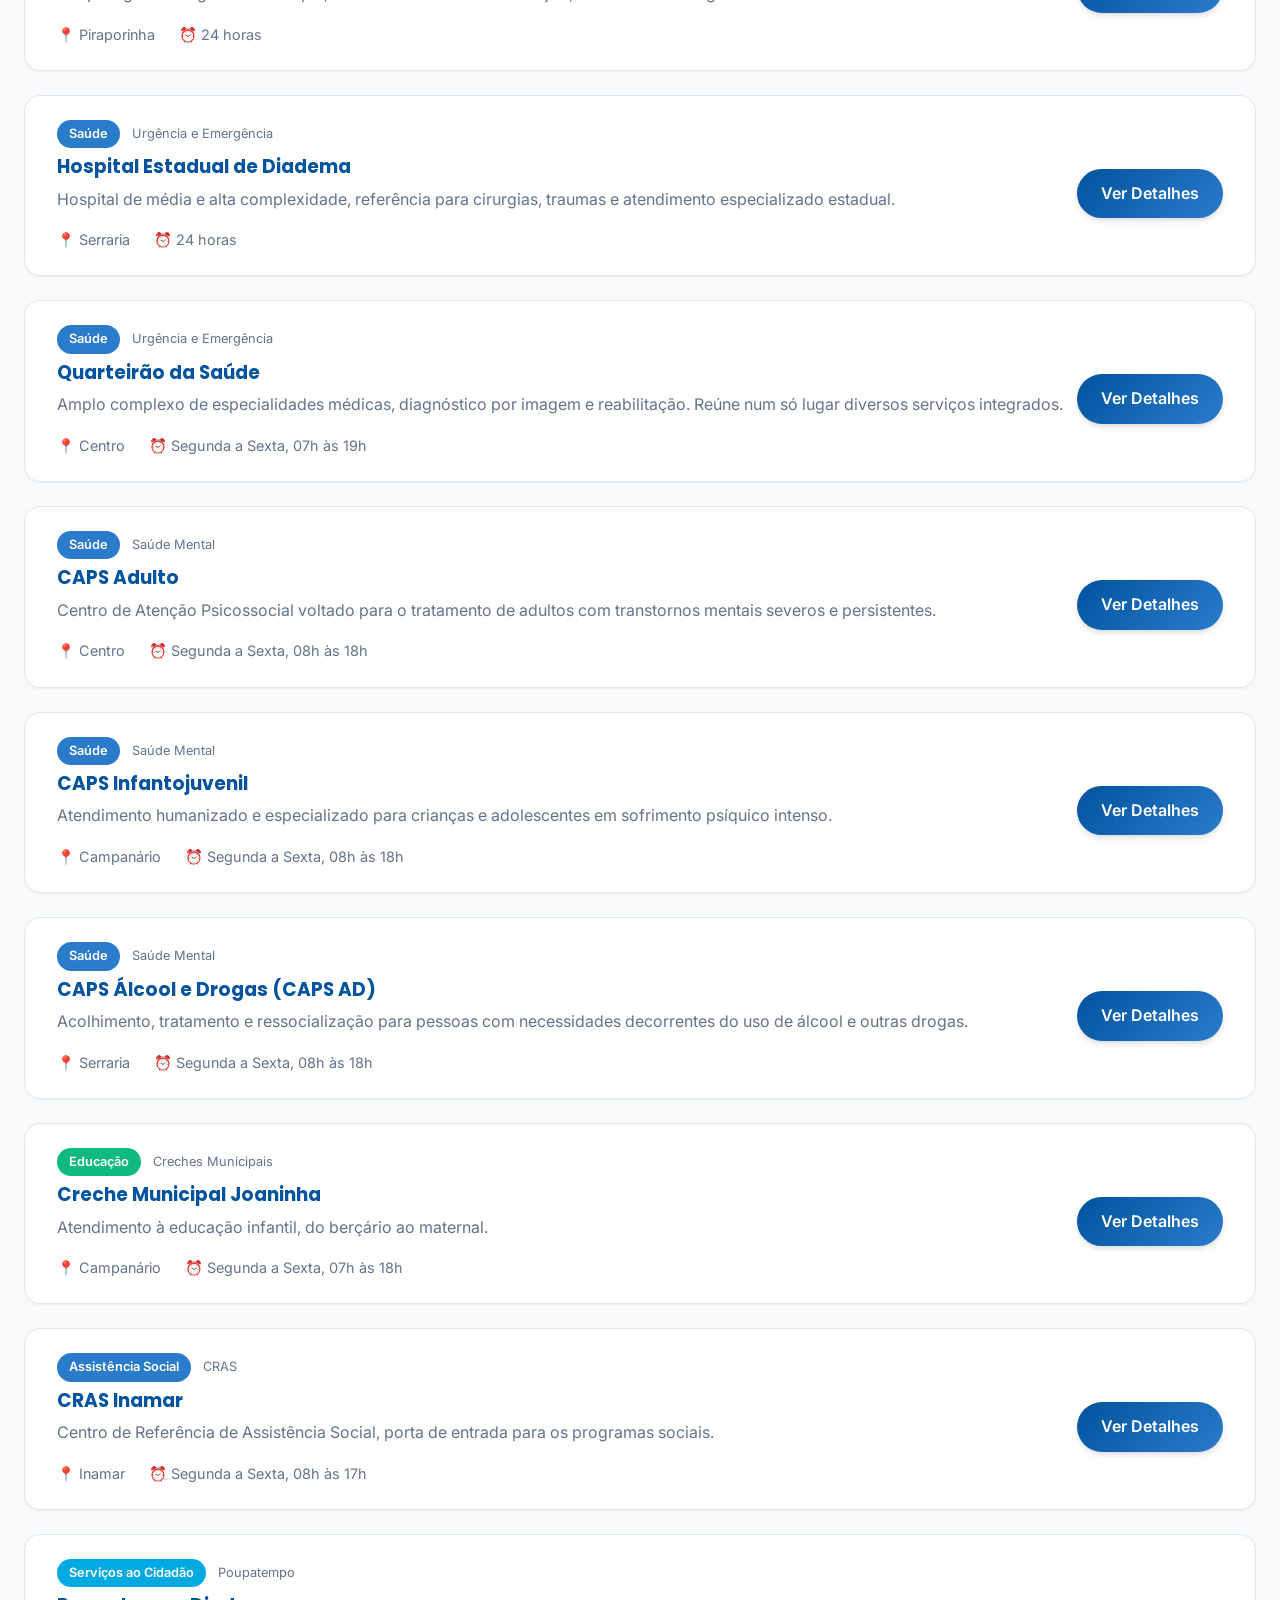
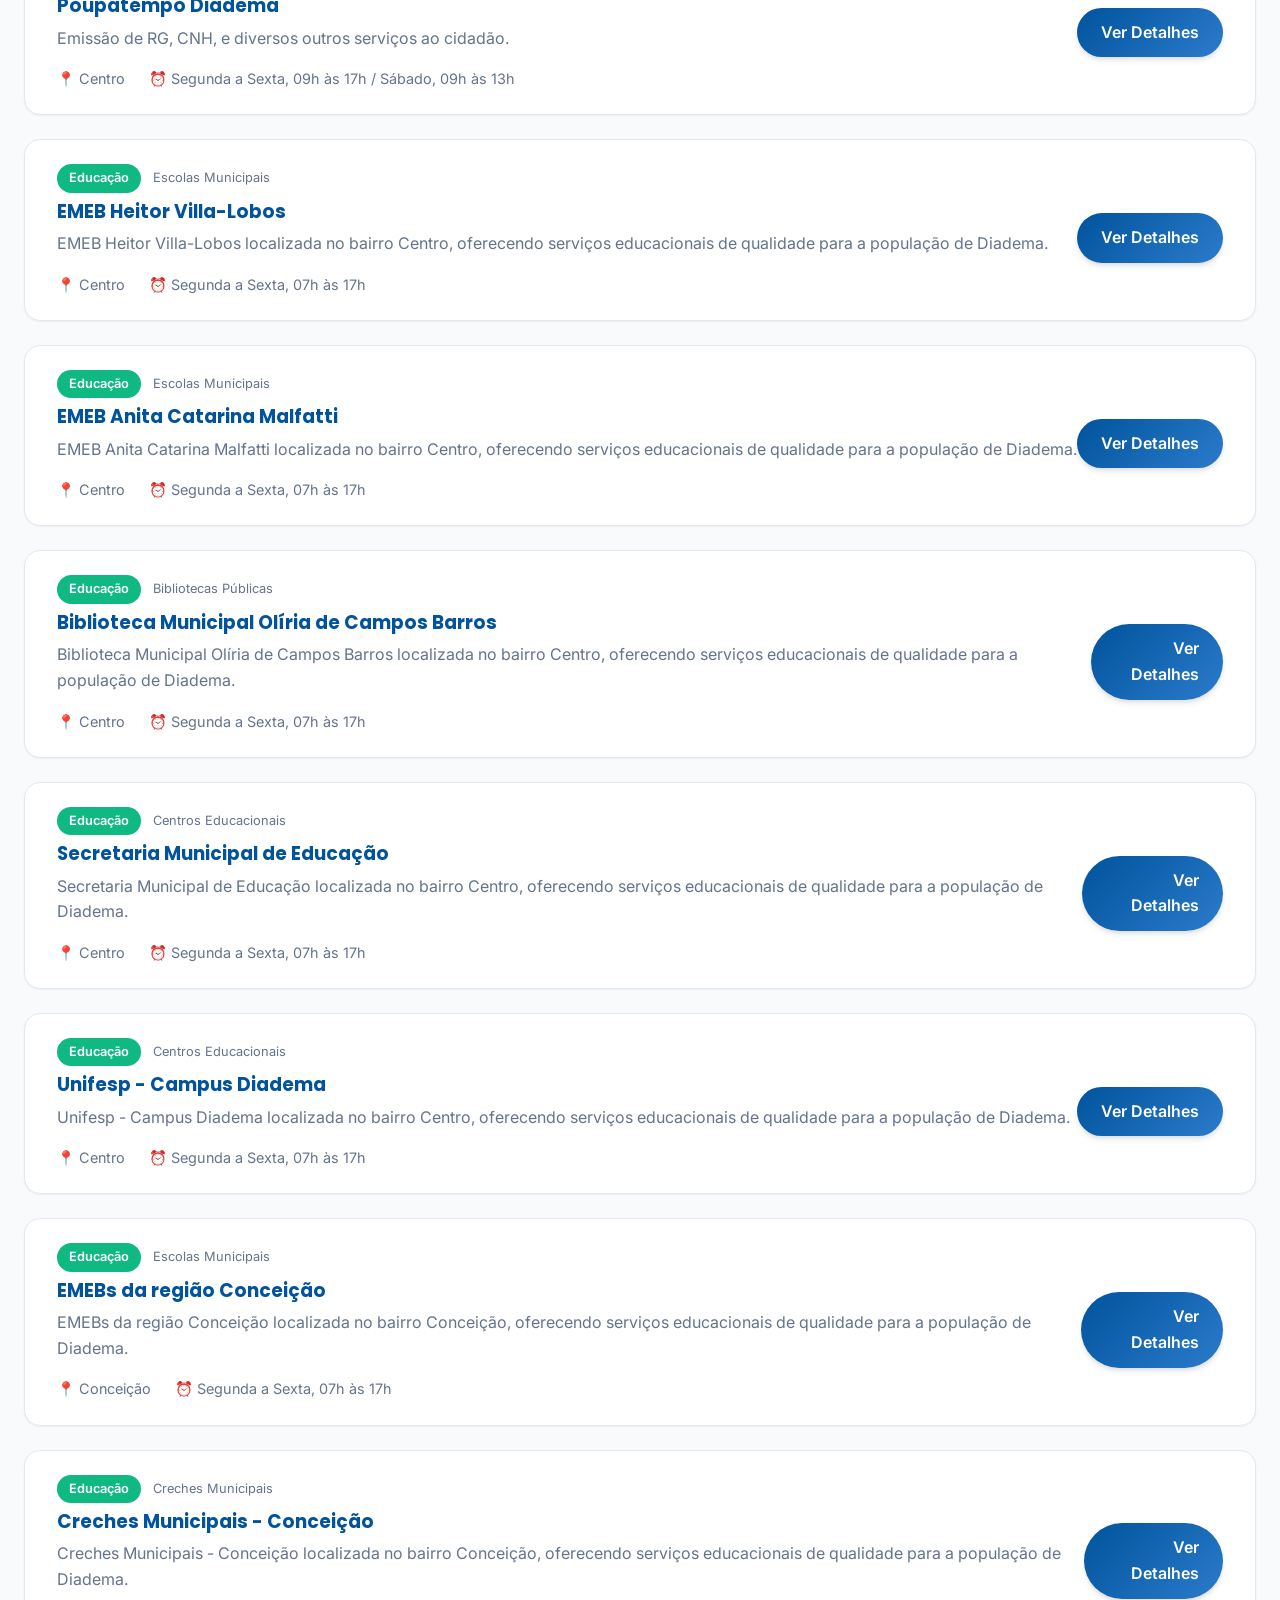
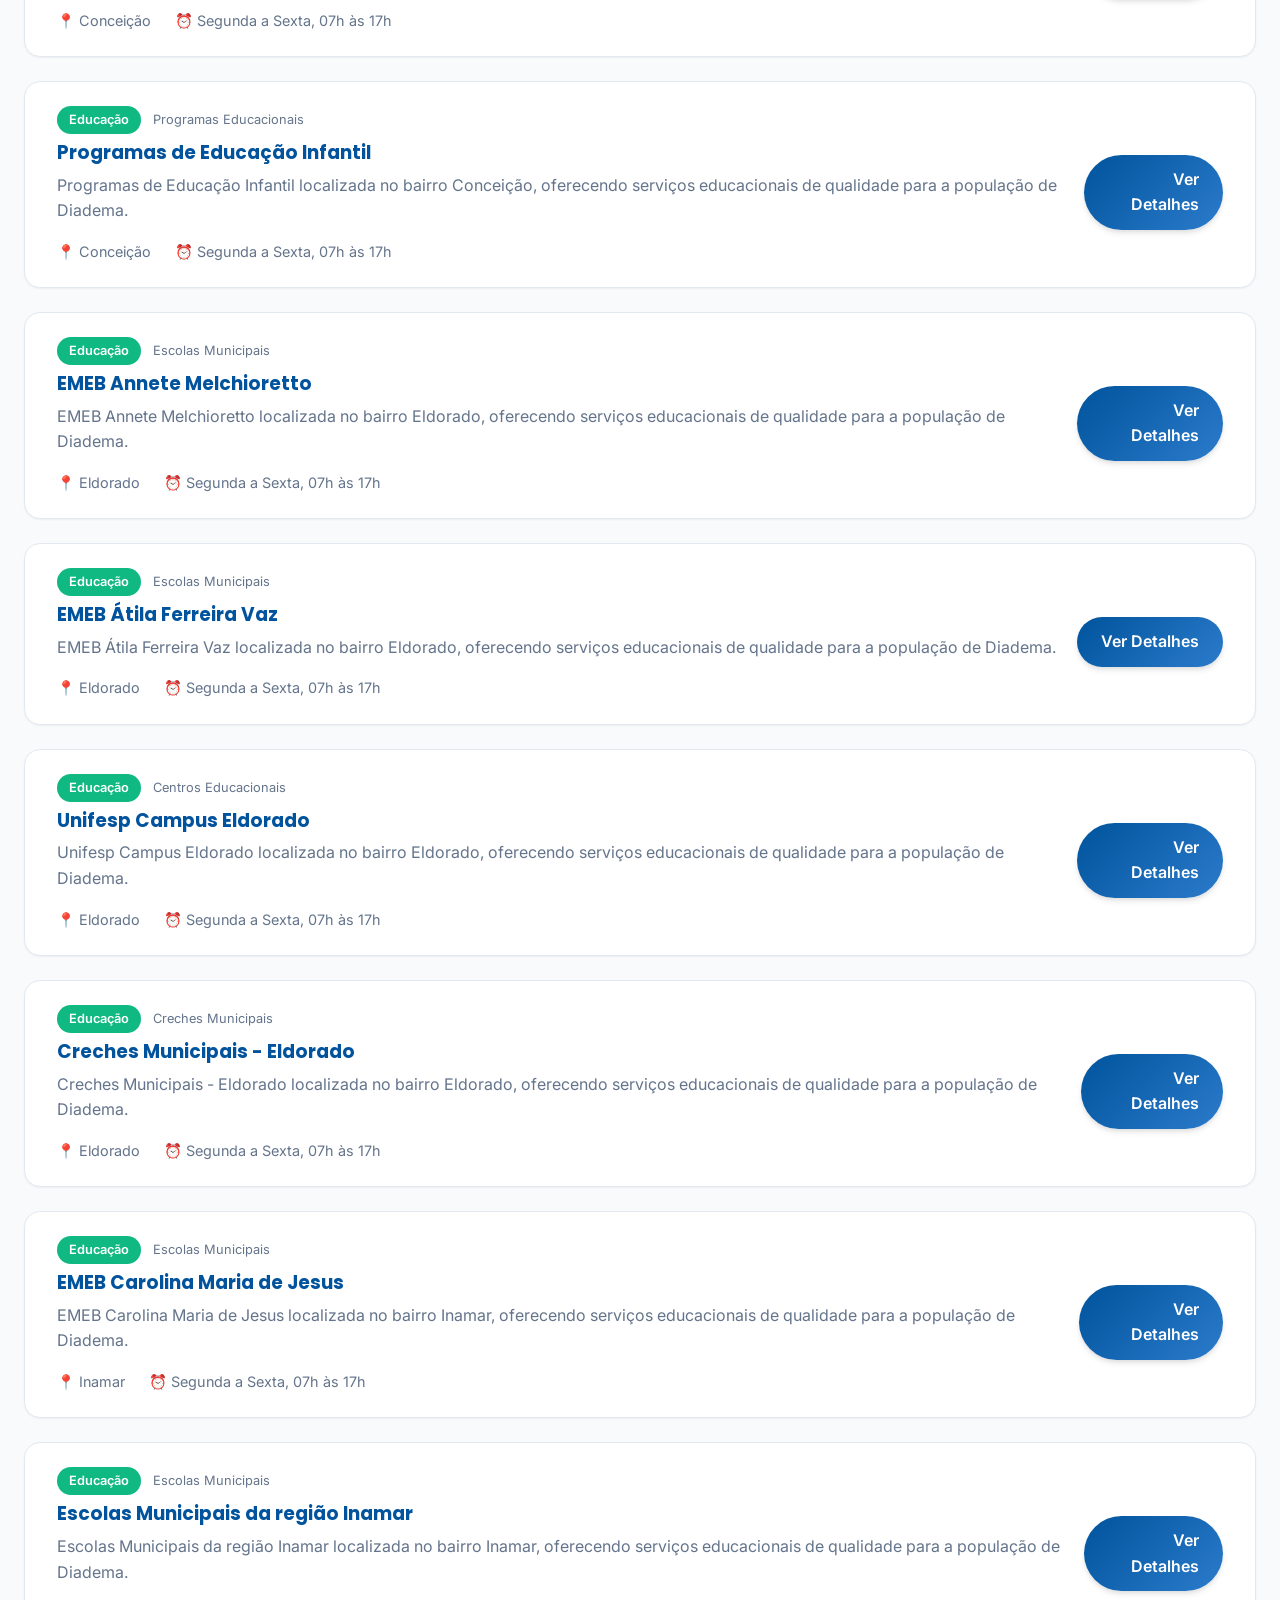
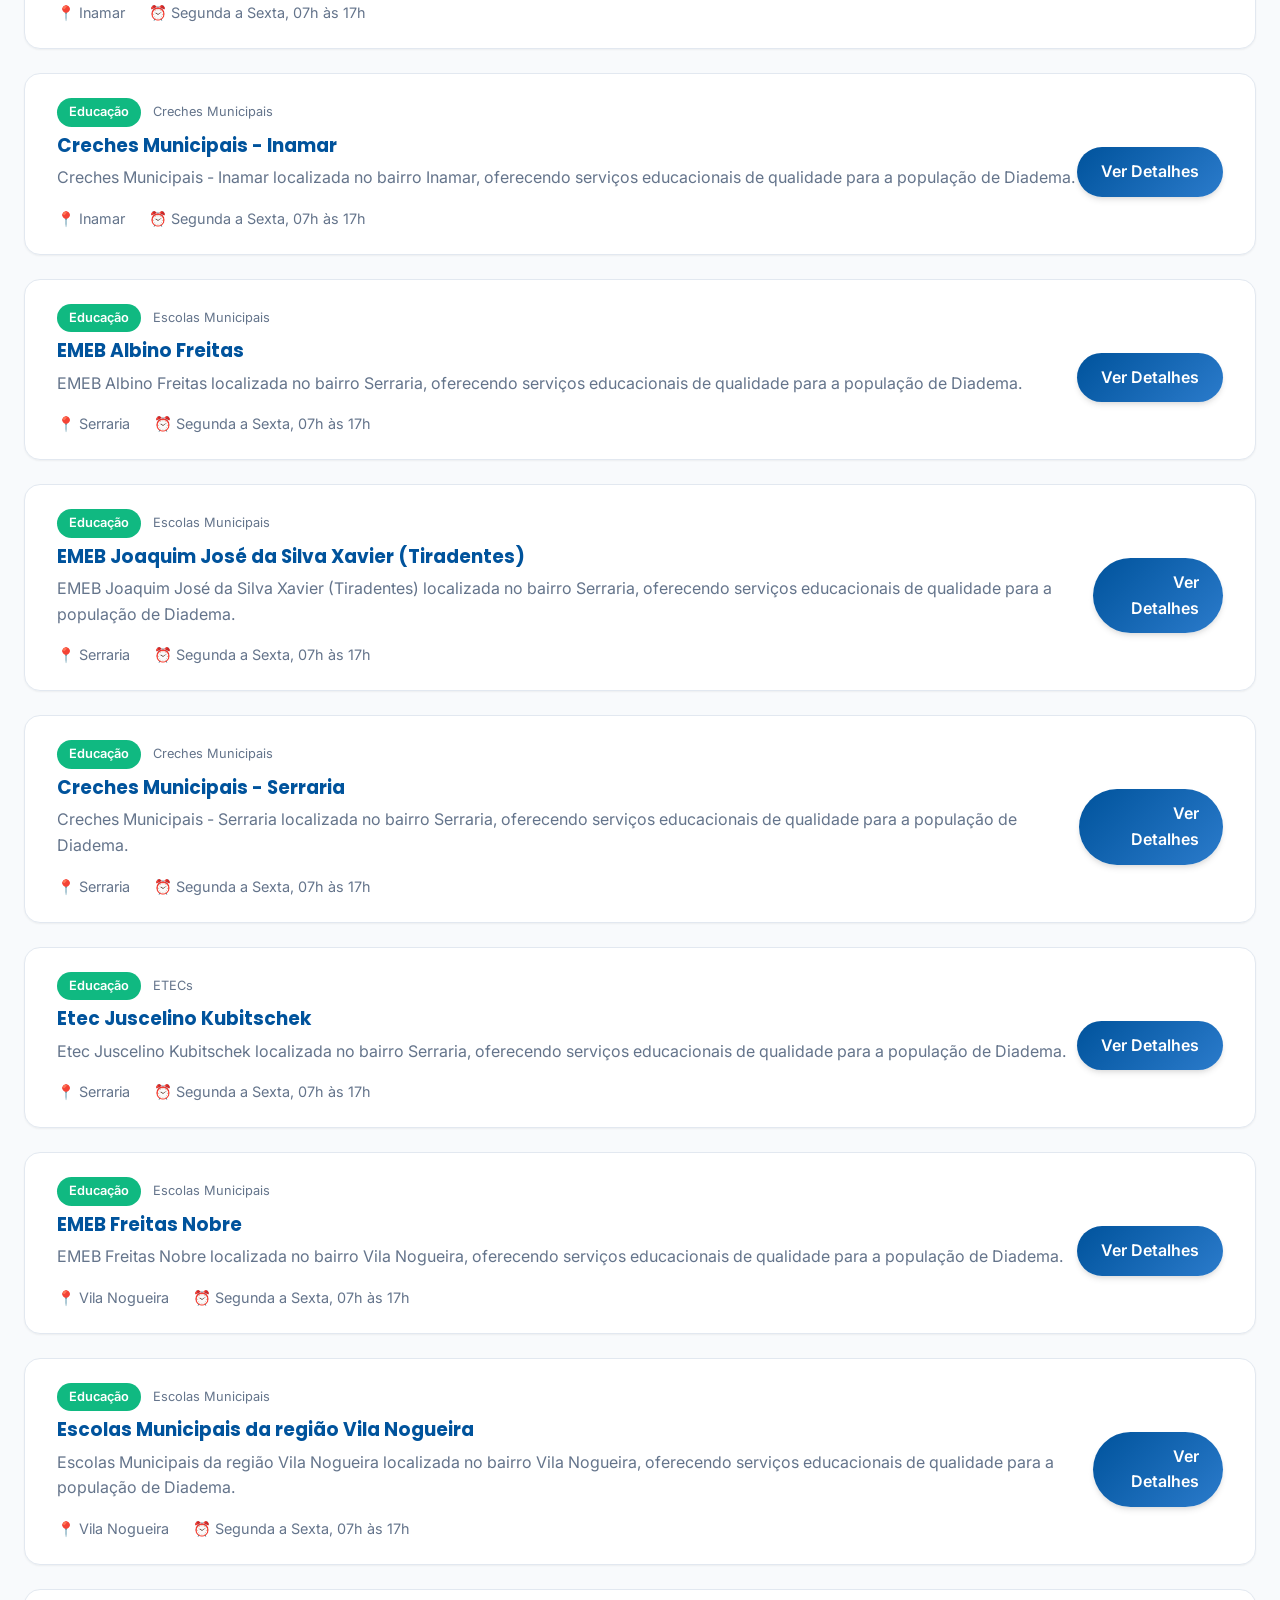
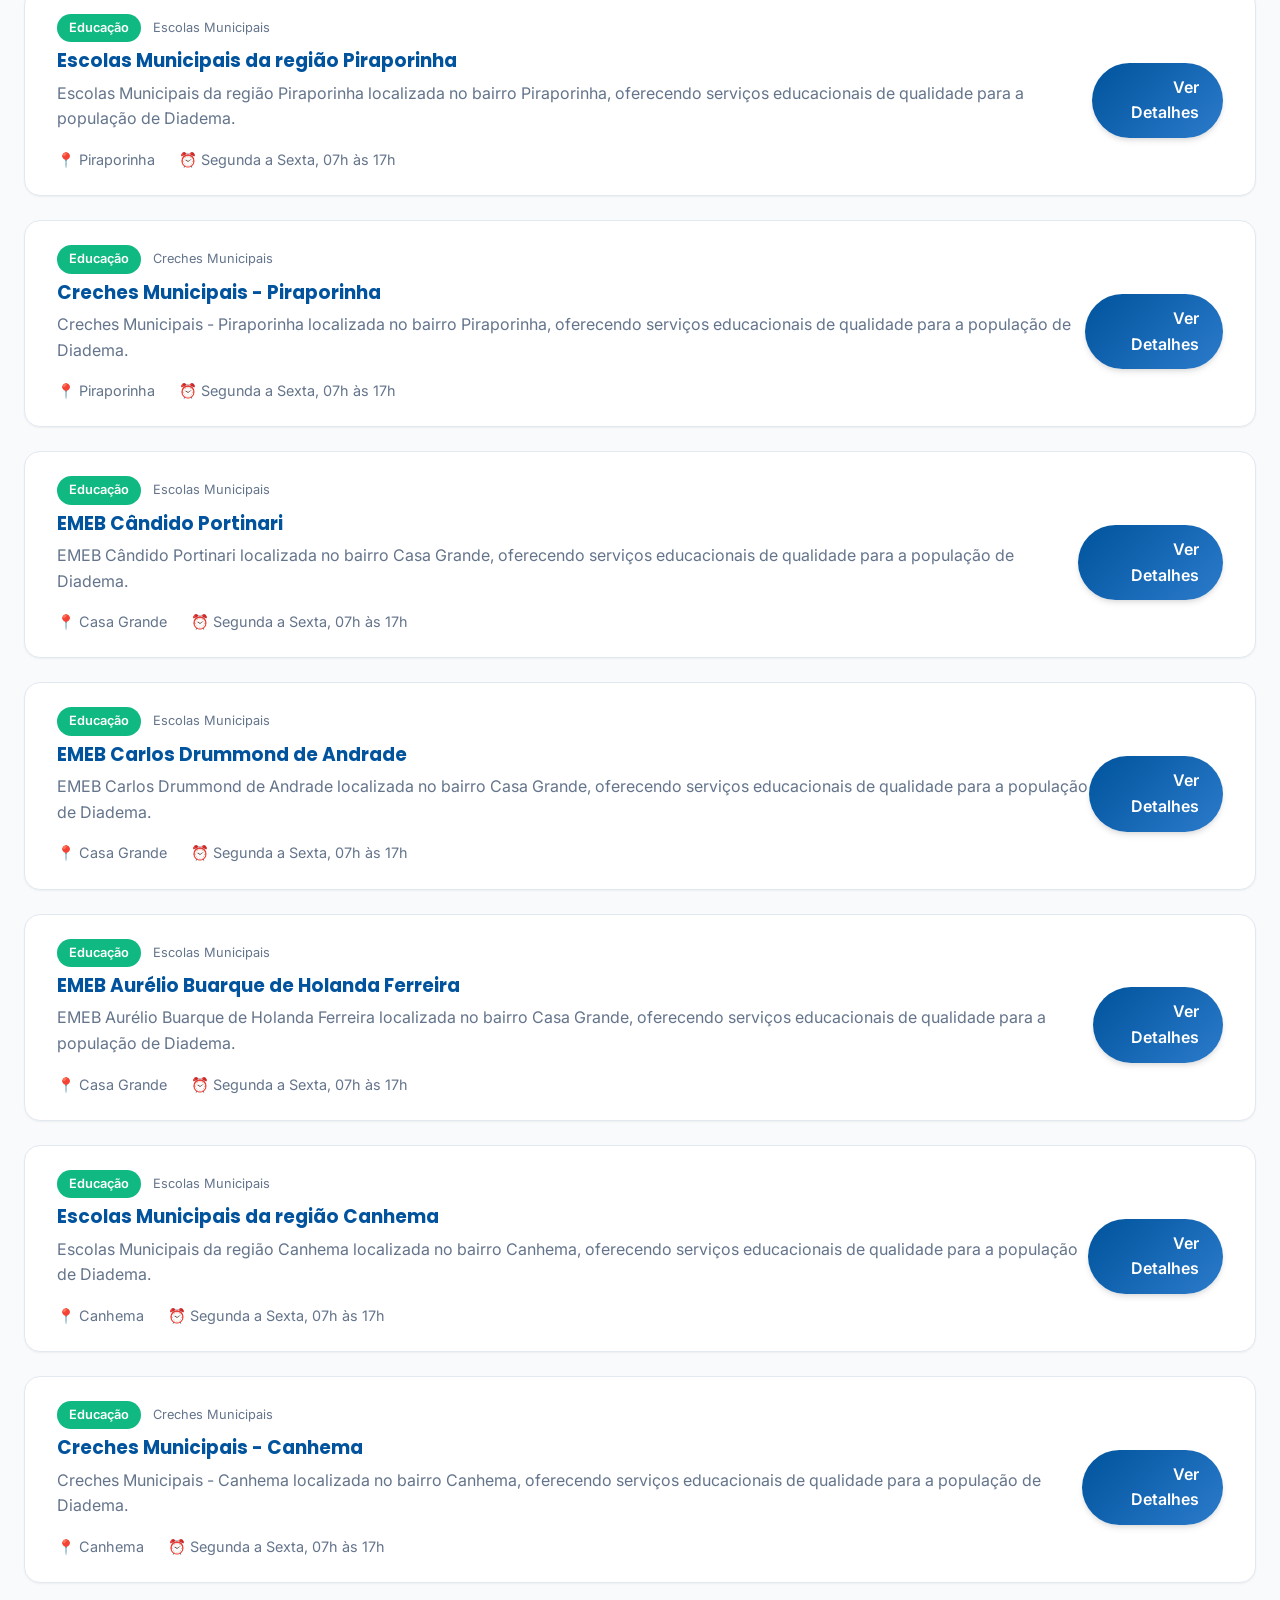
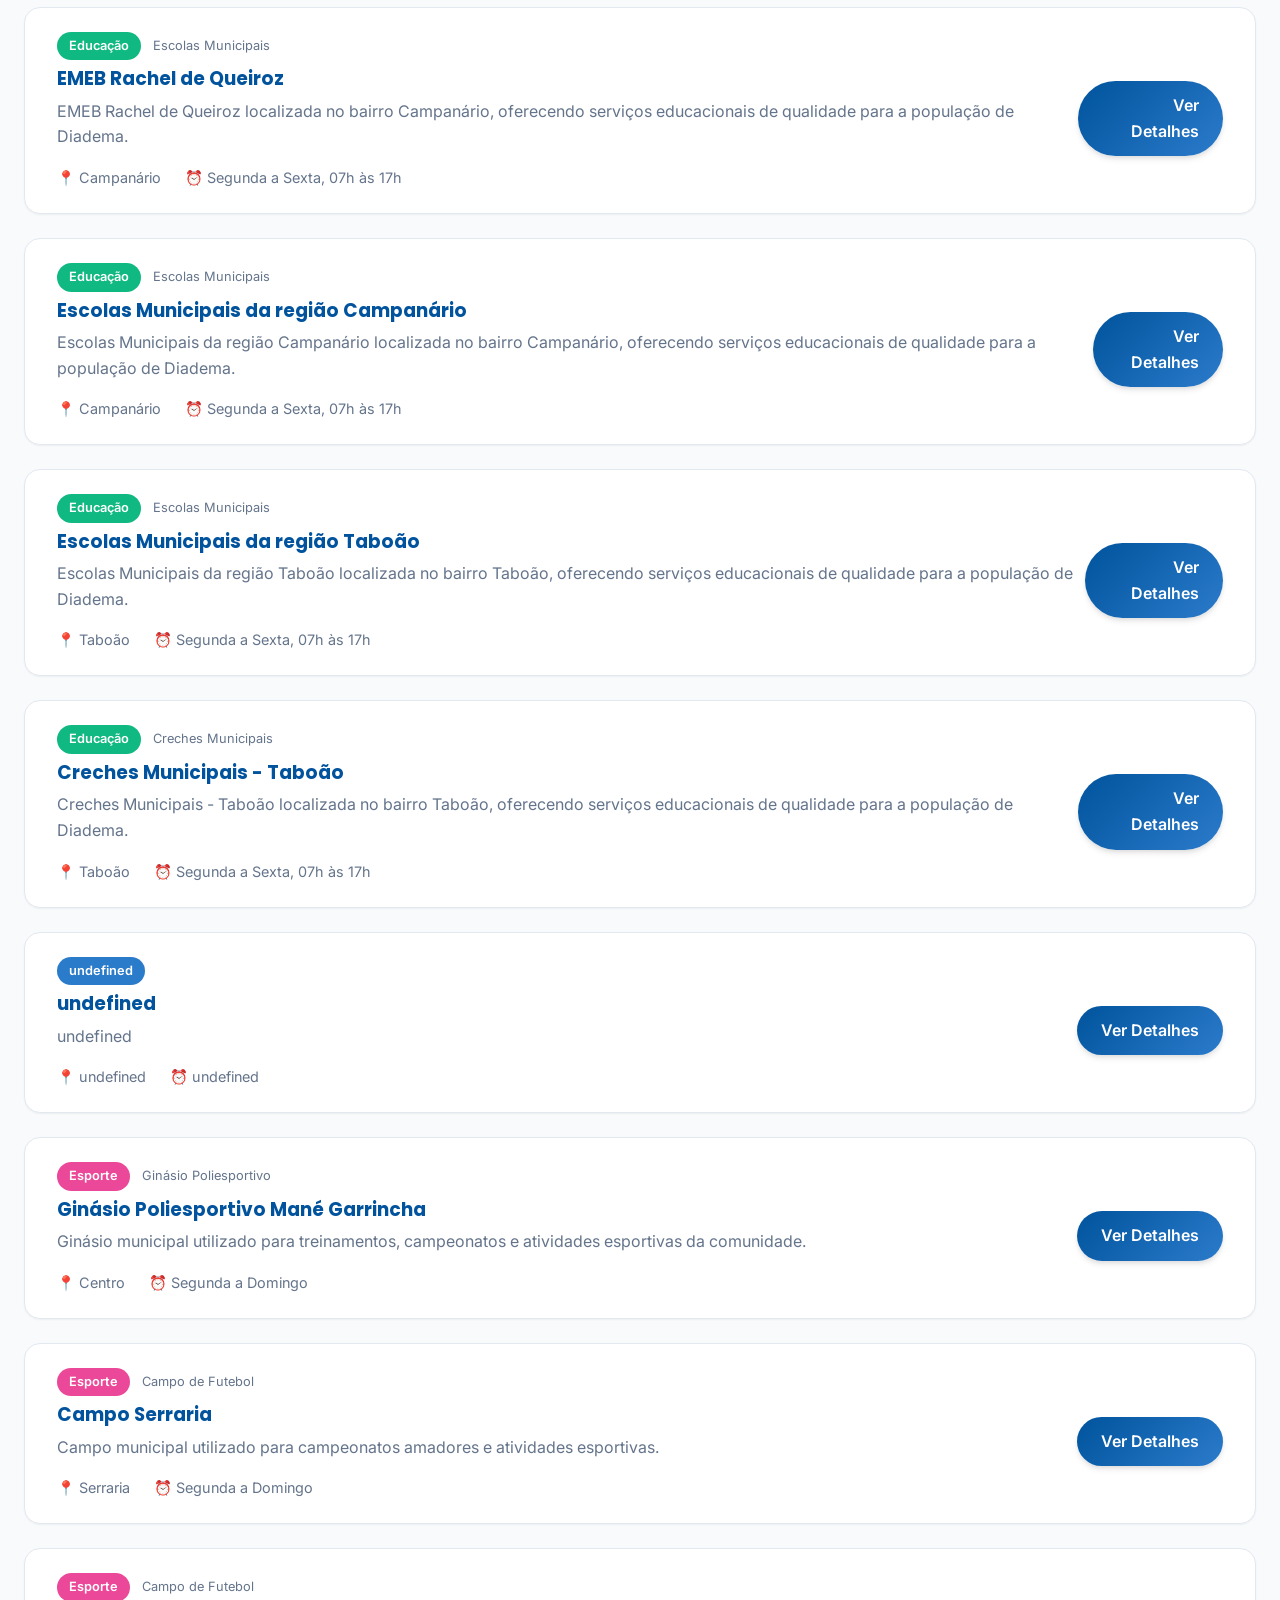
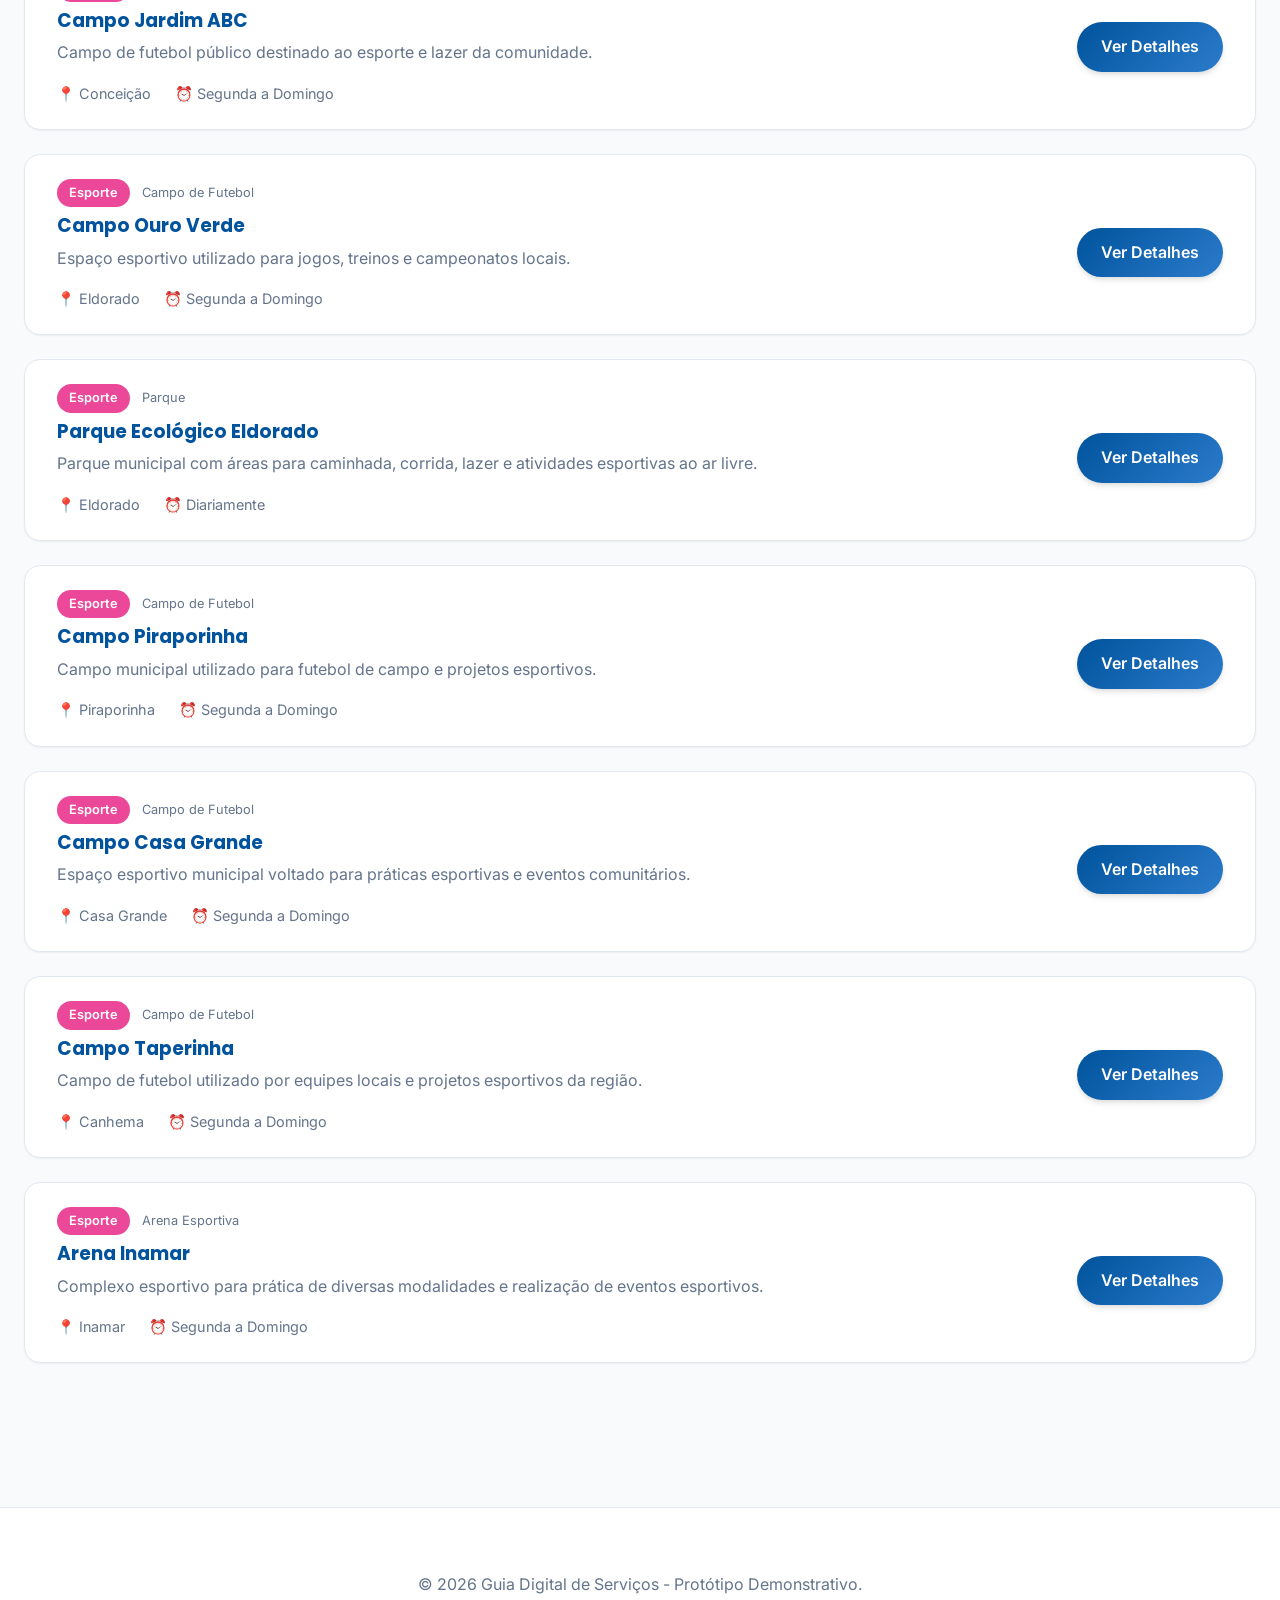
==== commit a82ce33b: "feat: criacao duas abas" ====
--- a/categorias.html
+++ b/categorias.html
@@ -110,6 +110,7 @@
         </div>
     </footer>
 
-    <script src="assets/js/main.js"></script>
+    <script src="assets/data/servicos-data.js?v=3"></script>
+    <script src="assets/js/main.js?v=3"></script>
 </body>
 </html>
